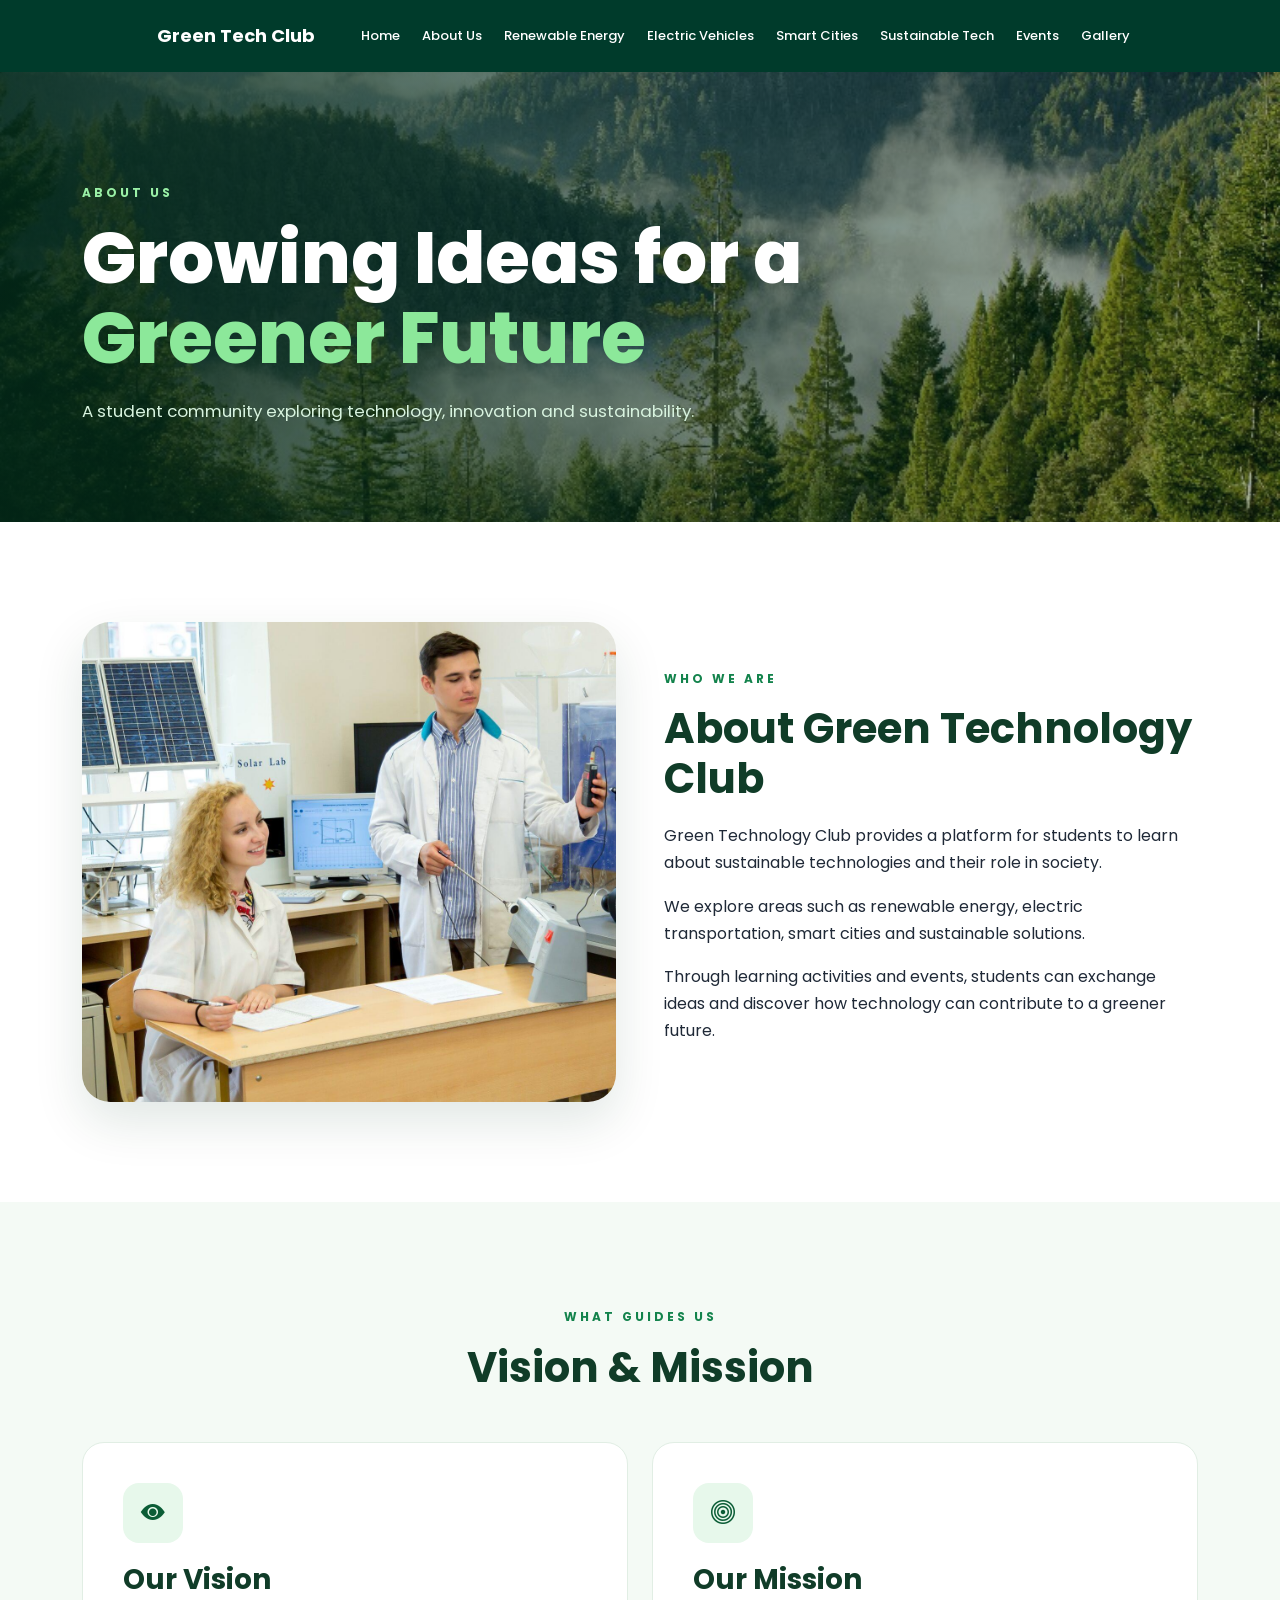
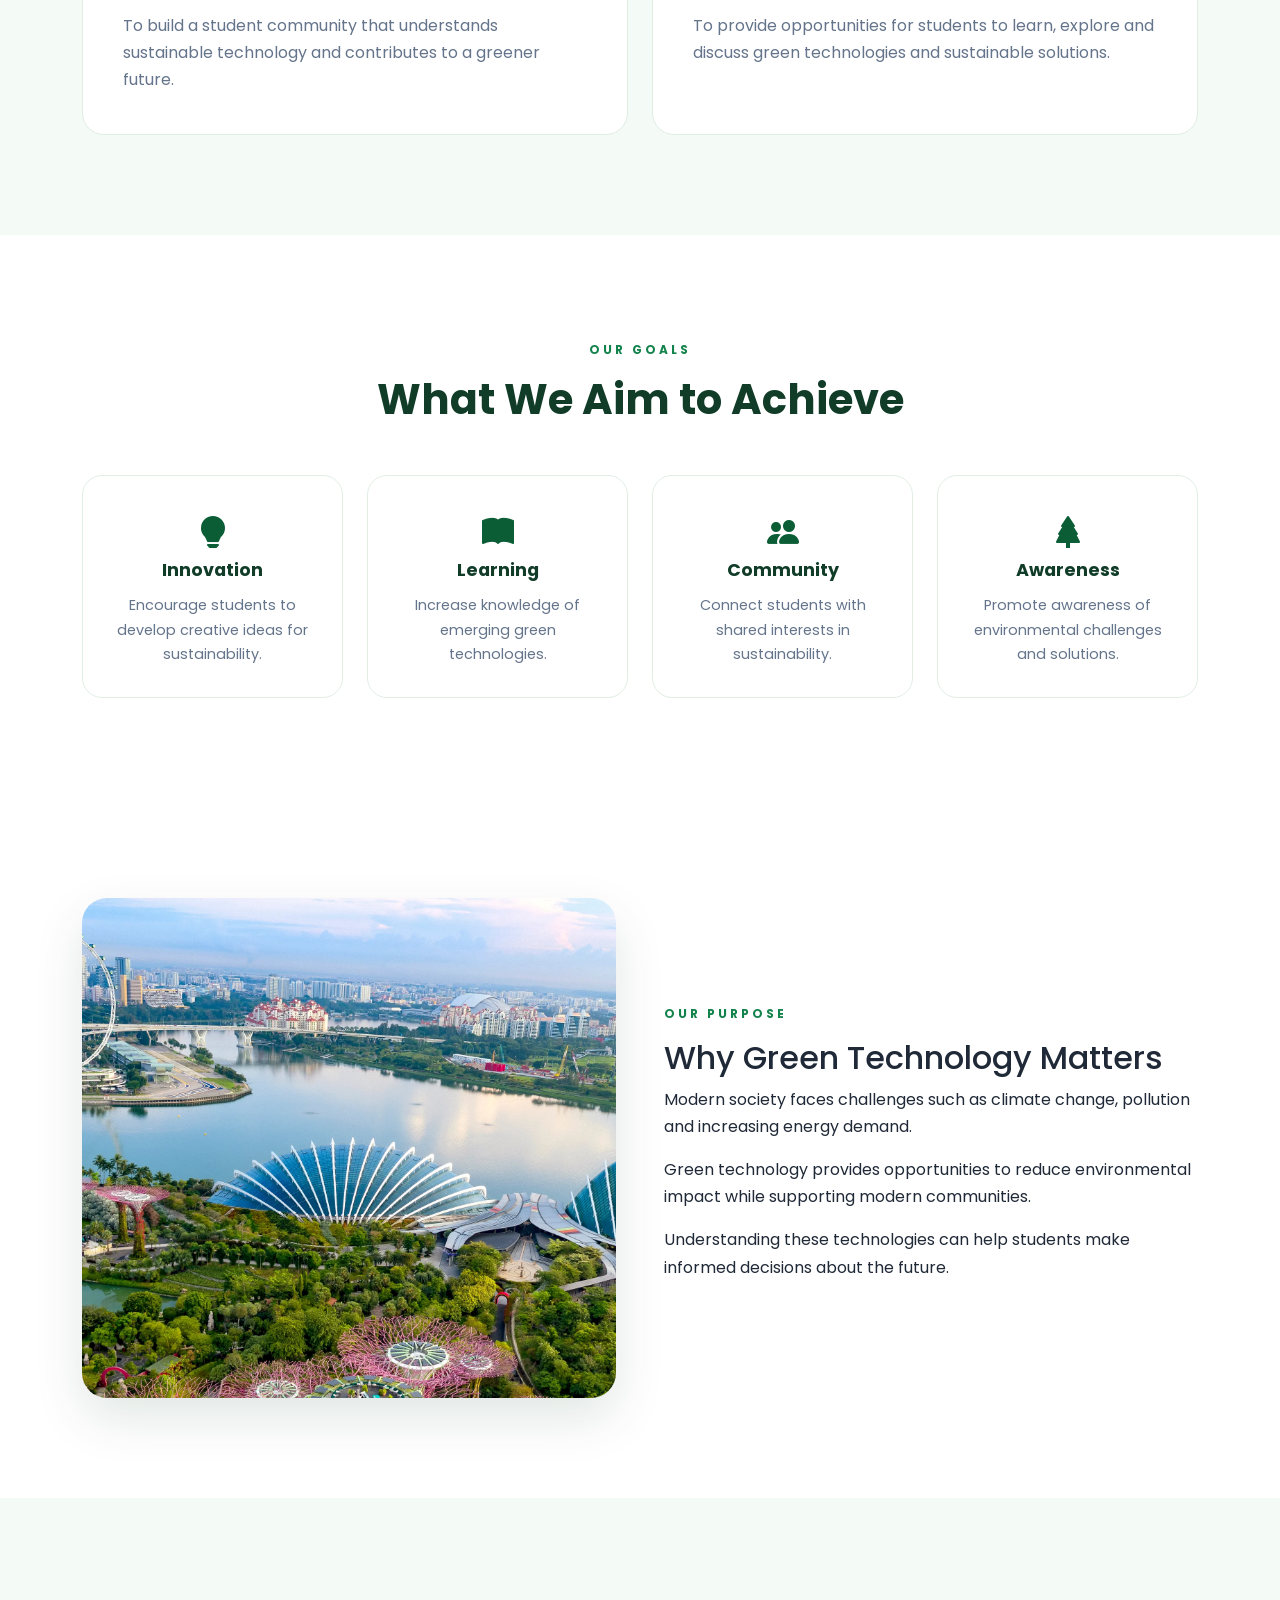
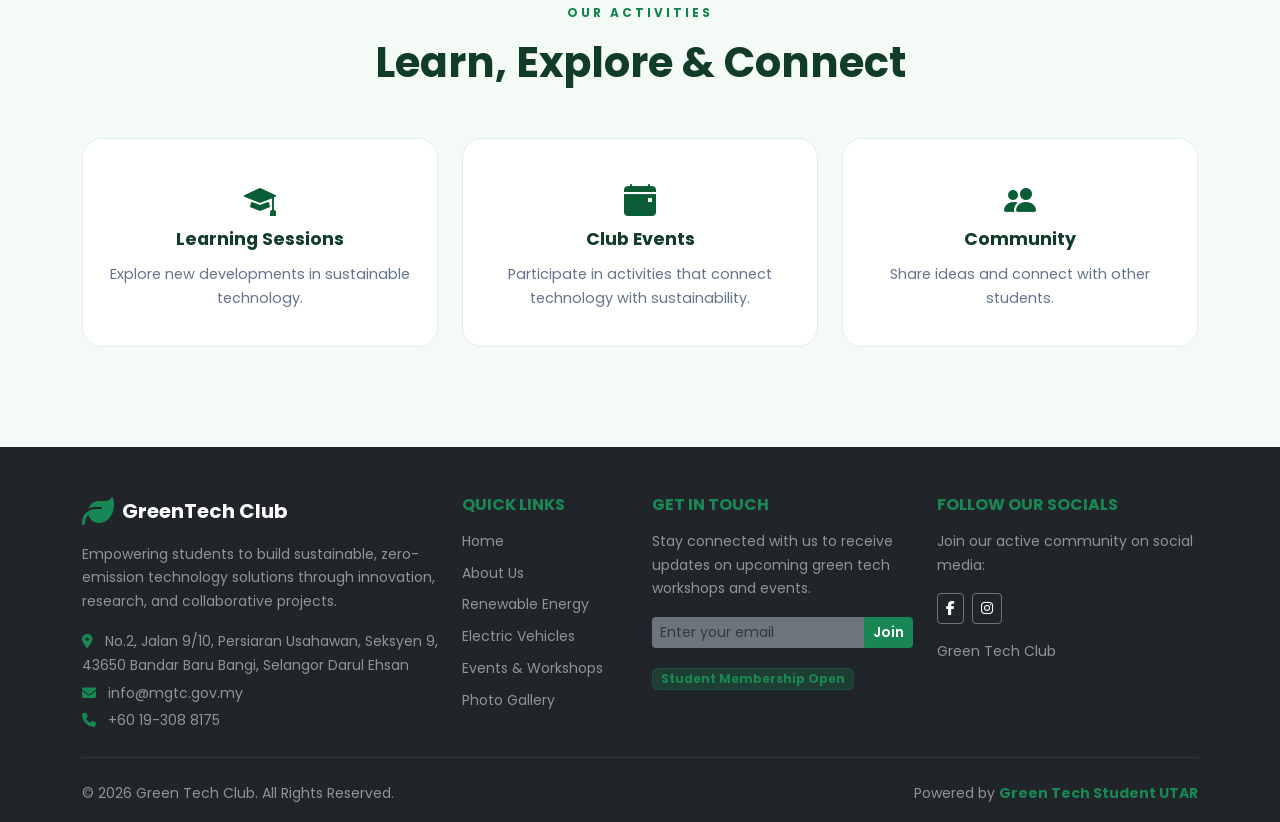
==== about.html @ c3decd28 "Update about.html" ====
<!DOCTYPE html>
<html lang="en">

<head>

    <meta charset="UTF-8">

    <meta name="viewport"
          content="width=device-width, initial-scale=1.0">

    <meta name="description"
          content="Learn more about Green Technology Club and our commitment to sustainable technology.">

    <title>Green Technology Club | About</title>

 <!-- Bootstrap -->
    <link
        href="https://cdn.jsdelivr.net/npm/bootstrap@5.3.3/dist/css/bootstrap.min.css"
        rel="stylesheet">

    <!-- Bootstrap Icons -->
    <link
        rel="stylesheet"
        href="https://cdn.jsdelivr.net/npm/bootstrap-icons@1.11.3/font/bootstrap-icons.min.css">

    <!-- Font Awesome-->>
    <link
    rel="stylesheet"
    href="https://cdnjs.cloudflare.com/ajax/libs/font-awesome/6.4.0/css/all.min.css">

    <!-- Google Font -->
    <link
        href="https://fonts.googleapis.com/css2?family=Poppins:wght@300;400;500;600;700;800&display=swap"
        rel="stylesheet">

    <!-- CSS -->
   <link rel="stylesheet" href="css/style.css">
    
    

</head>

<body>

<!-- ================= NAVBAR ================= -->

<nav class="navbar navbar-expand-lg navbar-dark fixed-top">

    <div class="container">

        <!-- Logo -->
        <a class="navbar-brand fw-bold" href="index.html">
            <i class="bi bi-leaf-fill"></i>
            Green Tech Club
        </a>

        <!-- Mobile Menu -->
        <button
            class="navbar-toggler"
            type="button"
            data-bs-toggle="collapse"
            data-bs-target="#mainNavbar">

            <span class="navbar-toggler-icon"></span>

        </button>

        <!-- Navigation -->
        <div class="collapse navbar-collapse" id="mainNavbar">

            <ul class="navbar-nav ms-auto">

                <li class="nav-item">
                    <a class="nav-link" href="index.html">
                        Home
                    </a>
                </li>

                <li class="nav-item">
                    <a class="nav-link" href="about.html">
                        About Us
                    </a>
                </li>

                <li class="nav-item">
                    <a class="nav-link" href="renewable_energy.html">
                        Renewable Energy
                    </a>
                </li>

                <li class="nav-item">
                    <a class="nav-link" href="electric_vehicle.html">
                        Electric Vehicles
                    </a>
                </li>

                <li class="nav-item">
                    <a class="nav-link" href="smart_cities.html">
                        Smart Cities
                    </a>
                </li>

                <li class="nav-item">
                    <a class="nav-link" href="sustainable_technologies.html">
                        Sustainable Tech
                    </a>
                </li>

                <li class="nav-item">
                    <a class="nav-link" href="events.html">
                        Events
                    </a>
                </li>

                <li class="nav-item">
                    <a class="nav-link" href="gallery.html">
                        Gallery
                    </a>
                </li>

            </ul>

        </div>

    </div>

</nav>


<!-- ================= ABOUT HERO ================= -->

<header class="about-hero">

    <div class="container">

        <span class="section-label">
            ABOUT US
        </span>

        <h1>
            Growing Ideas for a
            <span>Greener Future</span>
        </h1>

        <p>
            A student community exploring technology,
            innovation and sustainability.
        </p>

    </div>

</header>

<main>

<!-- ================= WHO WE ARE ================= -->

<section class="section-padding">

    <div class="container">

        <div class="row align-items-center g-5">

            <div class="col-lg-6">

                <div class="image-frame">

                    <img
                        src="image/student2.jpg"
                        alt="Student working with technology">

                </div>

            </div>


            <div class="col-lg-6">

                <span class="section-label">
                    WHO WE ARE
                </span>

                <h2>
                    About Green Technology Club
                </h2>

                <p>
                    Green Technology Club provides a platform
                    for students to learn about sustainable
                    technologies and their role in society.
                </p>

                <p>
                    We explore areas such as renewable energy,
                    electric transportation, smart cities and
                    sustainable solutions.
                </p>

                <p>
                    Through learning activities and events,
                    students can exchange ideas and discover
                    how technology can contribute to a greener
                    future.
                </p>

            </div>

        </div>

    </div>

</section>


<!-- ================= VISION MISSION ================= -->

<section class="soft-section section-padding">

    <div class="container">

        <div class="section-heading text-center">

            <span class="section-label">
                WHAT GUIDES US
            </span>

            <h2>
                Vision & Mission
            </h2>

        </div>


        <div class="row g-4">


            <div class="col-md-6">

                <div class="info-card">

                    <div class="info-icon">

                        <i class="bi bi-eye-fill"></i>

                    </div>

                    <h3>
                        Our Vision
                    </h3>

                    <p>
                        To build a student community that
                        understands sustainable technology
                        and contributes to a greener future.
                    </p>

                </div>

            </div>


            <div class="col-md-6">

                <div class="info-card">

                    <div class="info-icon">

                        <i class="bi bi-bullseye"></i>

                    </div>

                    <h3>
                        Our Mission
                    </h3>

                    <p>
                        To provide opportunities for students
                        to learn, explore and discuss green
                        technologies and sustainable solutions.
                    </p>

                </div>

            </div>

        </div>

    </div>

</section>


<!-- ================= OBJECTIVES ================= -->

<section class="section-padding">

    <div class="container">

        <div class="section-heading text-center">

            <span class="section-label">
                OUR GOALS
            </span>

            <h2>
                What We Aim to Achieve
            </h2>

        </div>


        <div class="row g-4">


            <div class="col-md-6 col-lg-3">

                <div class="objective-card">

                    <i class="bi bi-lightbulb-fill"></i>

                    <h3>
                        Innovation
                    </h3>

                    <p>
                        Encourage students to develop
                        creative ideas for sustainability.
                    </p>

                </div>

            </div>


            <div class="col-md-6 col-lg-3">

                <div class="objective-card">

                    <i class="bi bi-book-fill"></i>

                    <h3>
                        Learning
                    </h3>

                    <p>
                        Increase knowledge of emerging
                        green technologies.
                    </p>

                </div>

            </div>


            <div class="col-md-6 col-lg-3">

                <div class="objective-card">

                    <i class="bi bi-people-fill"></i>

                    <h3>
                        Community
                    </h3>

                    <p>
                        Connect students with shared
                        interests in sustainability.
                    </p>

                </div>

            </div>


            <div class="col-md-6 col-lg-3">

                <div class="objective-card">

                    <i class="bi bi-tree-fill"></i>

                    <h3>
                        Awareness
                    </h3>

                    <p>
                        Promote awareness of environmental
                        challenges and solutions.
                    </p>

                </div>

            </div>

        </div>

    </div>

</section>


<!-- ================= WHY GREEN TECHNOLOGY ================= -->

<section class="feature-section">

    <div class="container">

        <div class="row align-items-center g-5">


            <div class="col-lg-6">

                <img
                    src="image/smart city2.webp"
                    class="feature-image"
                    alt="Smart city technology">

            </div>


            <div class="col-lg-6">

                <span class="section-label">
                    OUR PURPOSE
                </span>

                <h2>
                    Why Green Technology Matters
                </h2>

                <p>
                    Modern society faces challenges such as
                    climate change, pollution and increasing
                    energy demand.
                </p>

                <p>
                    Green technology provides opportunities
                    to reduce environmental impact while
                    supporting modern communities.
                </p>

                <p>
                    Understanding these technologies can help
                    students make informed decisions about the
                    future.
                </p>

            </div>

        </div>

    </div>

</section>


<!-- ================= ACTIVITIES ================= -->

<section class="soft-section section-padding">

    <div class="container">

        <div class="section-heading text-center">

            <span class="section-label">
                OUR ACTIVITIES
            </span>

            <h2>
                Learn, Explore & Connect
            </h2>

        </div>


        <div class="row g-4">


            <div class="col-md-4">

                <div class="activity-card">

                    <i class="bi bi-mortarboard-fill"></i>

                    <h3>
                        Learning Sessions
                    </h3>

                    <p>
                        Explore new developments in
                        sustainable technology.
                    </p>

                </div>

            </div>


            <div class="col-md-4">

                <div class="activity-card">

                    <i class="bi bi-calendar-event-fill"></i>

                    <h3>
                        Club Events
                    </h3>

                    <p>
                        Participate in activities that
                        connect technology with sustainability.
                    </p>

                </div>

            </div>


            <div class="col-md-4">

                <div class="activity-card">

                    <i class="bi bi-people-fill"></i>

                    <h3>
                        Community
                    </h3>

                    <p>
                        Share ideas and connect with
                        other students.
                    </p>

                </div>

            </div>

        </div>

    </div>

</section>


</main>

 <!-- Main Site Footer -->
<footer class="bg-dark text-white pt-5 pb-3">
  <div class="container">
    <div class="row g-4">
      
      <!-- Column 1: Club Info & Logo -->
      <div class="col-lg-4 col-md-6">
        <div class="d-flex align-items-center mb-3">
          <i class="fa-solid fa-leaf text-success fa-2x me-2"></i>
          <h5 class="fw-bold m-0 text-white">GreenTech Club</h5>
        </div>

        <p class="text-white-50 small mb-3">
          Empowering students to build sustainable, zero-emission technology solutions through innovation, research, and collaborative projects.
        </p>

        <ul class="list-unstyled text-white-50 small mb-0">
          <li class="mb-1">
            <i class="fa-solid fa-location-dot me-2 text-success"></i>
            No.2, Jalan 9/10, Persiaran Usahawan, Seksyen 9, 43650 Bandar Baru Bangi, Selangor Darul Ehsan
          </li>

          <li class="mb-1">
            <i class="fa-solid fa-envelope me-2 text-success"></i>
            info@mgtc.gov.my
          </li>

          <li>
            <i class="fa-solid fa-phone me-2 text-success"></i>
            +60 19-308 8175
          </li>
        </ul>
      </div>

      <!-- Column 2: Quick Links -->
      <div class="col-lg-2 col-md-6">
        <h6 class="fw-bold text-success text-uppercase mb-3">
          Quick Links
        </h6>

        <ul class="list-unstyled small">
          <li class="mb-2">
            <a href="index.html"
               class="text-white-50 text-decoration-none footer-link">
              Home
            </a>
          </li>

          <li class="mb-2">
            <a href="about.html"
               class="text-white-50 text-decoration-none footer-link">
              About Us
            </a>
          </li>

          <li class="mb-2">
            <a href="renewable_energy.html"
               class="text-white-50 text-decoration-none footer-link">
              Renewable Energy
            </a>
          </li>

          <li class="mb-2">
            <a href="electric_vehicle.html"
               class="text-white-50 text-decoration-none footer-link">
              Electric Vehicles
            </a>
          </li>

          <li class="mb-2">
            <a href="events.html"
               class="text-white-50 text-decoration-none footer-link">
              Events & Workshops
            </a>
          </li>

          <li>
            <a href="gallery.html"
               class="text-white-50 text-decoration-none footer-link">
              Photo Gallery
            </a>
          </li>
        </ul>
      </div>

      <!-- Column 3: Get In Touch & Newsletter Twist -->
      <div class="col-lg-3 col-md-6">
        <h6 class="fw-bold text-success text-uppercase mb-3">
          Get In Touch
        </h6>

        <p class="text-white-50 small mb-3">
          Stay connected with us to receive updates on upcoming green tech workshops and events.
        </p>

        <!-- Mini Newsletter Input -->
        <div class="input-group input-group-sm mb-3">
          <input
            type="email"
            class="form-control bg-secondary text-white border-0"
            placeholder="Enter your email"
            aria-label="Subscriber email">

          <button
            class="btn btn-success fw-semibold"
            type="button">
            Join
          </button>
        </div>

        <span class="badge bg-success bg-opacity-25 text-success border border-success border-opacity-25">
          Student Membership Open
        </span>
      </div>

       <!-- Column 4: Social & Community -->
      <div class="col-lg-3 col-md-6">
        <h6 class="fw-bold text-success text-uppercase mb-3">
          Follow Our Socials
        </h6>

        <p class="text-white-50 small mb-3">
          Join our active community on social media:
        </p>

        <div class="d-flex gap-2 mb-3">

          <a
            href="https://www.facebook.com/mgtc.my"
            target="_blank"
            class="btn btn-outline-secondary btn-sm text-white border-secondary">
            <i class="fa-brands fa-facebook-f"></i>
          </a>

          <a
            href="https://www.instagram.com/mgtc.my/"
            target="_blank"
            class="btn btn-outline-secondary btn-sm text-white border-secondary">
            <i class="fa-brands fa-instagram"></i>
          </a>

        </div>

        <small class="text-white-50 d-block">
          Green Tech Club
        </small>
      </div>

    </div>

      <!-- Bottom Bar -->
    <hr class="my-4 text-secondary opacity-25">

    <div class="d-flex flex-column flex-md-row justify-content-between align-items-center text-white-50 small">

      <p class="mb-2 mb-md-0">
        &copy; 2026 Green Tech Club. All Rights Reserved.
      </p>

      <p class="mb-0">
        Powered by
        <span class="text-success fw-bold">
          Green Tech Student UTAR
        </span>
      </p>

    </div>

  </div>
</footer>

</body>
</html>
---- css/style.css ----
/* =========================GENERAL========================= */

* {
    margin: 0;
    padding: 0;
    box-sizing: border-box;
}

html {
    scroll-behavior: smooth;
}

body {
    font-family: 'Poppins', sans-serif;
    color: #1f2937;
    background: #ffffff;
    line-height: 1.7;
}

img {
    max-width: 100%;
    display: block;
}

a {
    text-decoration: none;
}


/* =========================NAVBAR========================= */
.navbar {
    background-color: #003b2b !important;
    width: 100%;
    height: 72px;
    padding: 0 !important;
}

/* Main container */
.navbar .container {
    width: 100%;
    max-width: 980px !important;
    margin: 0 auto;
    padding: 0 !important;

    display: flex;
    align-items: center;
}


/* ================LOGO================*/

.navbar-brand {
    display: flex !important;
    align-items: center;

    color: #ffffff !important;
    font-size: 18px !important;
    font-weight: 700 !important;

    margin: 0 !important;
    padding: 0 !important;

    white-space: nowrap;
}

.navbar-brand .bi-leaf-fill {
    font-size: 20px;
    margin-right: 7px;
}


/* ================NAVIGATION================ */

.navbar-collapse {
    display: flex;
    justify-content: flex-end;
}

.navbar-nav {
    display: flex;
    align-items: center;

    margin-left: auto !important;

    gap: 22px;
}

.navbar-nav .nav-link {
    color: #ffffff !important;

    font-size: 13px !important;
    font-weight: 500 !important;

    padding: 8px 0 !important;
    margin: 0 !important;

    white-space: nowrap;
}


/* Hover */
.navbar-nav .nav-link:hover {
    color: #8fd694 !important;
}


/* Active */
.navbar-nav .nav-link.active {
    color: #8ce89a !important;
}


/* ================MOBILE================ */

@media (max-width: 991px) {

    .navbar {
        height: auto;
        min-height: 72px;
    }

    .navbar .container {
        padding: 0 20px !important;
    }

    .navbar-nav {
        gap: 0;
        margin-top: 10px !important;
    }

    .navbar-nav .nav-link {
        padding: 10px 0 !important;
    }

}

/* =========================HERO========================= */

.hero {
    min-height: 100vh;

    background-image:
        url("../image/background.avif");

    background-size: cover;
    background-position: center;

    position: relative;

    display: flex;
    align-items: center;

    color: white;
}

.hero-overlay {
    position: absolute;
    inset: 0;

    background:
        linear-gradient(
            90deg,
            rgba(3, 42, 25, 0.93),
            rgba(3, 42, 25, 0.65),
            rgba(3, 42, 25, 0.25)
        );
}

.hero-content {
    position: relative;
    z-index: 2;
    padding-top: 80px;
}

.hero-label {
    color: #9af0a6;

    font-size: 1rem;

    font-weight: 700;

    letter-spacing: 3px;

    display: inline-block;

    margin-bottom: 20px;
}

.hero h1 {
    font-size: clamp(3rem, 7vw, 5.5rem);

    line-height: 1.05;

    font-weight: 800;

    max-width: 800px;

    margin-bottom: 25px;
}

.hero h1 span {
    color: #8ce89a;
}

.hero p {
    max-width: 650px;

    color: #e0f4e5;

    font-size: 1.1rem;

    margin-bottom: 30px;
}

.hero-buttons {
    display: flex;

    flex-wrap: wrap;

    gap: 12px;
}


/* =========================BUTTONS========================= */

.btn-green {
    background: #8ce89a;

    color: #07391f;

    border-radius: 50px;

    padding: 13px 25px;

    font-weight: 600;

    transition: 0.3s;
}

.btn-green:hover {
    background: white;

    color: #07391f;

    transform: translateY(-3px);
}

.btn-dark-green {
    background: #0b5d36;

    color: white;

    border-radius: 50px;

    padding: 12px 25px;

    font-weight: 600;

    transition: 0.3s;
}

.btn-dark-green:hover {
    background: #06351f;

    color: white;

    transform: translateY(-3px);
}

.btn-outline-light {
    border-radius: 50px;

    padding: 12px 25px;
}


/* =========================SECTIONS========================= */

.section-padding {
    padding: 100px 0;
}

.section-label {
    color: #13834c;

    font-size: 0.75rem;

    font-weight: 700;

    letter-spacing: 3px;

    display: inline-block;

    margin-bottom: 15px;
}

.section-heading {
    margin-bottom: 50px;
}

.section-heading h2,
.section-padding h2 {
    color: #103c28;

    font-size: 2.6rem;

    font-weight: 700;

    line-height: 1.2;

    margin-bottom: 18px;
}

.section-heading p {
    max-width: 650px;

    margin: auto;

    color: #64748b;
}


/* =========================IMAGE FRAME========================= */

.image-frame {
    border-radius: 28px;

    overflow: hidden;

    position: relative;

    box-shadow:
        0 20px 50px rgba(0, 60, 30, 0.12);
}

.image-frame img {
    width: 100%;

    height: 480px;

    object-fit: cover;

    transition: transform 0.5s ease;
}

.image-frame:hover img {
    transform: scale(1.04);
}


/* =========================EXPLORE SECTION========================= */

.explore-section {
    background: #f4faf5;
}


/* =========================TECHNOLOGY CARDS========================= */

.technology-card {
    background: white;

    border-radius: 22px;

    overflow: hidden;

    border: 1px solid #e1eee4;

    height: 100%;

    transition: 0.35s;

    box-shadow:
        0 5px 20px rgba(0, 50, 25, 0.04);
}

.technology-card:hover {
    transform: translateY(-10px);

    box-shadow:
        0 20px 40px rgba(0, 70, 30, 0.13);
}

.card-image {
    height: 210px;

    overflow: hidden;
}

.card-image img {
    width: 100%;

    height: 100%;

    object-fit: cover;

    transition: transform 0.5s ease;
}

.technology-card:hover .card-image img {
    transform: scale(1.08);
}

.card-content {
    padding: 25px;
}

.card-icon {
    width: 52px;
    height: 52px;

    border-radius: 15px;

    background: #e7f8eb;

    color: #0b5d36;

    display: flex;

    align-items: center;

    justify-content: center;

    font-size: 1.4rem;

    margin-bottom: 17px;
}

.card-content h3 {
    color: #103c28;

    font-size: 1.15rem;

    font-weight: 700;

    margin-bottom: 12px;
}

.card-content p {
    color: #64748b;

    font-size: 0.9rem;

    margin: 0;
}


/* =========================FEATURE SECTION========================= */

.feature-section {
    padding: 100px 0;

    background: white;
}

.feature-image {
    width: 100%;

    height: 500px;

    object-fit: cover;

    border-radius: 25px;

    box-shadow:
        0 20px 50px rgba(0, 60, 30, 0.12);
}


/* =========================CTA========================= */

.cta-section {
    padding: 100px 20px;

    background:
        linear-gradient(
            135deg,
            #06351f,
            #13834c
        );

    color: white;
}

.cta-section h2 {
    color: white;

    font-size: 2.7rem;

    font-weight: 700;

    margin-bottom: 15px;
}

.cta-section p {
    color: #d8f3df;

    margin-bottom: 25px;
}


/* =========================ABOUT HERO========================= */

.about-hero {
    min-height: 55vh;

    padding: 150px 0 80px;

    display: flex;

    align-items: center;

    background:
        linear-gradient(
            90deg,
            rgba(3, 42, 25, 0.85),
            rgba(3, 42, 25, 0.55),
            rgba(3, 42, 25, 0.30)
        ),
        url("../image/forest.png");

    background-size: cover;
    background-position: center;
    background-repeat: no-repeat;

    color: white;
}

.about-hero h1 {
    font-size: clamp(2.8rem, 6vw, 4.5rem);

    font-weight: 800;

    line-height: 1.1;

    max-width: 850px;

    margin-bottom: 20px;
}

.about-hero h1 span {
    color: #8ce89a;
}

.about-hero p {
    color: #d8f3df;

    max-width: 650px;

    font-size: 1.05rem;
}

.about-hero .section-label {
    color: #9af0a6;
}


/* =========================SOFT SECTION========================= */

.soft-section {
    background: #f4faf5;
}


/* =========================INFO CARDS========================= */

.info-card {
    background: white;

    border-radius: 22px;

    padding: 40px;

    height: 100%;

    border: 1px solid #e1eee4;

    transition: 0.3s;
}

.info-card:hover {
    transform: translateY(-8px);

    box-shadow:
        0 20px 35px rgba(0, 70, 30, 0.1);
}

.info-icon {
    width: 60px;
    height: 60px;

    border-radius: 16px;

    background: #e7f8eb;

    color: #0b5d36;

    display: flex;

    align-items: center;

    justify-content: center;

    font-size: 1.5rem;

    margin-bottom: 20px;
}

.info-card h3 {
    color: #103c28;

    font-weight: 700;

    margin-bottom: 15px;
}

.info-card p {
    color: #64748b;

    margin: 0;
}


/* =========================OBJECTIVES========================= */

.objective-card {
    text-align: center;

    padding: 30px 25px;

    border-radius: 20px;

    border: 1px solid #e1eee4;

    height: 100%;

    transition: 0.3s;
}

.objective-card:hover {
    transform: translateY(-7px);

    box-shadow:
        0 15px 30px rgba(0, 70, 30, 0.1);
}

.objective-card > i {
    font-size: 2rem;

    color: #0b5d36;

    margin-bottom: 18px;
}

.objective-card h3 {
    color: #103c28;

    font-size: 1.1rem;

    font-weight: 700;

    margin-bottom: 12px;
}

.objective-card p {
    color: #64748b;

    font-size: 0.9rem;

    margin: 0;
}


/* =========================ACTIVITIES========================= */

.activity-card {
    background: white;

    border-radius: 20px;

    padding: 35px 25px;

    text-align: center;

    height: 100%;

    border: 1px solid #e1eee4;

    transition: 0.3s;
}

.activity-card:hover {
    transform: translateY(-7px);

    box-shadow:
        0 15px 30px rgba(0, 70, 30, 0.1);
}

.activity-card > i {
    font-size: 2rem;

    color: #0b5d36;

    margin-bottom: 18px;
}

.activity-card h3 {
    color: #103c28;

    font-size: 1.1rem;

    font-weight: 700;

    margin-bottom: 12px;
}

.activity-card p {
    color: #64748b;

    font-size: 0.9rem;

    margin: 0;
}


/* =========================FOOTER========================= */

.footer {
    background: #052719;
    color: white;
    padding: 50px 0;
}

.footer h5 {
    font-weight: 700;
}

.footer h5 i {
    color: #8ce89a;
}

.footer p {
    color: #a7c7b0;
    margin-bottom: 5px;
}

footer {
    margin-top: auto;
}

.card hr {
    border-top: 1px solid #dee2e6;
}

.footer-link {
    transition: color 0.2s ease;
}

.footer-link:hover {
    color: #198754 !important;
}


/* =========================RESPONSIVE========================= */

@media (max-width: 991px) {

    .nav-link {
        margin-left: 0;
        padding: 10px 0;
    }

    .hero {
        min-height: 90vh;
    }

    .section-padding {
        padding: 80px 0;
    }

}


@media (max-width: 767px) {

    .hero {
        min-height: 85vh;

        background-position: 60% center;
    }

    .hero h1 {
        font-size: 2.8rem;
    }

    .hero p {
        font-size: 1rem;
    }

    .hero-buttons {
        flex-direction: column;
    }

    .hero-buttons .btn {
        width: 100%;

        text-align: center;
    }

    .section-heading h2,
    .section-padding h2 {
        font-size: 2.1rem;
    }

    .image-frame img {
        height: 350px;
    }

    .feature-image {
        height: 350px;
    }

    .about-hero {
        padding-top: 130px;
    }

    .about-hero h1 {
        font-size: 2.8rem;
    }

    .cta-section h2 {
        font-size: 2.1rem;
    }

}

/* =========================COOKIE BANNER========================= */

.cookie-banner {
    position: fixed;

    bottom: 20px;
    left: 20px;
    right: 20px;

    background: white;

    border: 1px solid #dcebe0;

    border-radius: 18px;

    padding: 20px 25px;

    box-shadow: 0 10px 35px rgba(0, 50, 25, 0.18);

    z-index: 9999;
}

.cookie-content {
    display: flex;

    align-items: center;

    justify-content: space-between;

    gap: 25px;
}

.cookie-text {
    flex: 1;
}

.cookie-content h5 {
    color: #103c28;

    font-weight: 700;

    margin-bottom: 8px;
}

.cookie-content h5 i {
    color: #0b5d36;

    margin-right: 8px;
}

.cookie-content p {
    color: #64748b;

    font-size: 0.9rem;

    margin: 0;
}

.cookie-buttons {
    display: flex;

    gap: 10px;

    flex-shrink: 0;
}


/* Mobile */

@media (max-width: 767px) {

    .cookie-content {
        flex-direction: column;

        align-items: stretch;
    }

    .cookie-buttons {
        width: 100%;
    }

    .cookie-buttons .btn {
        flex: 1;
    }

}
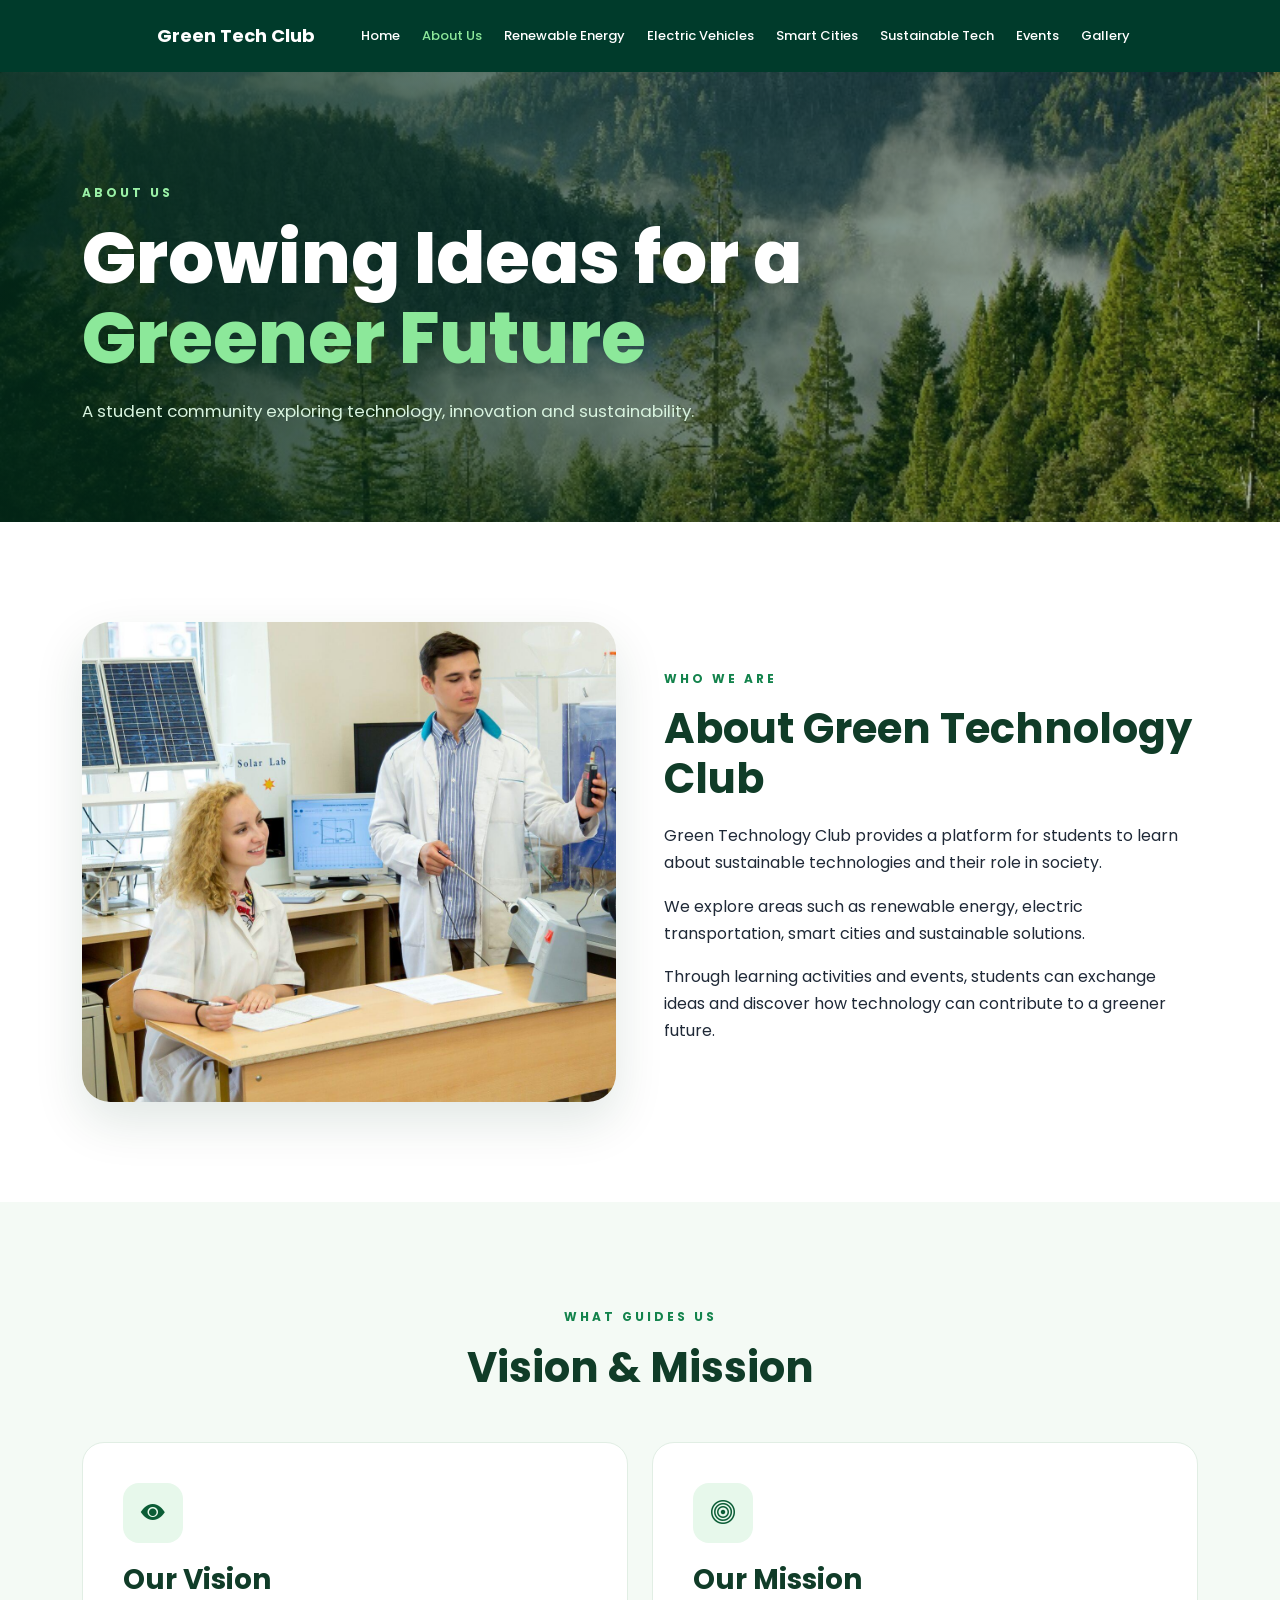
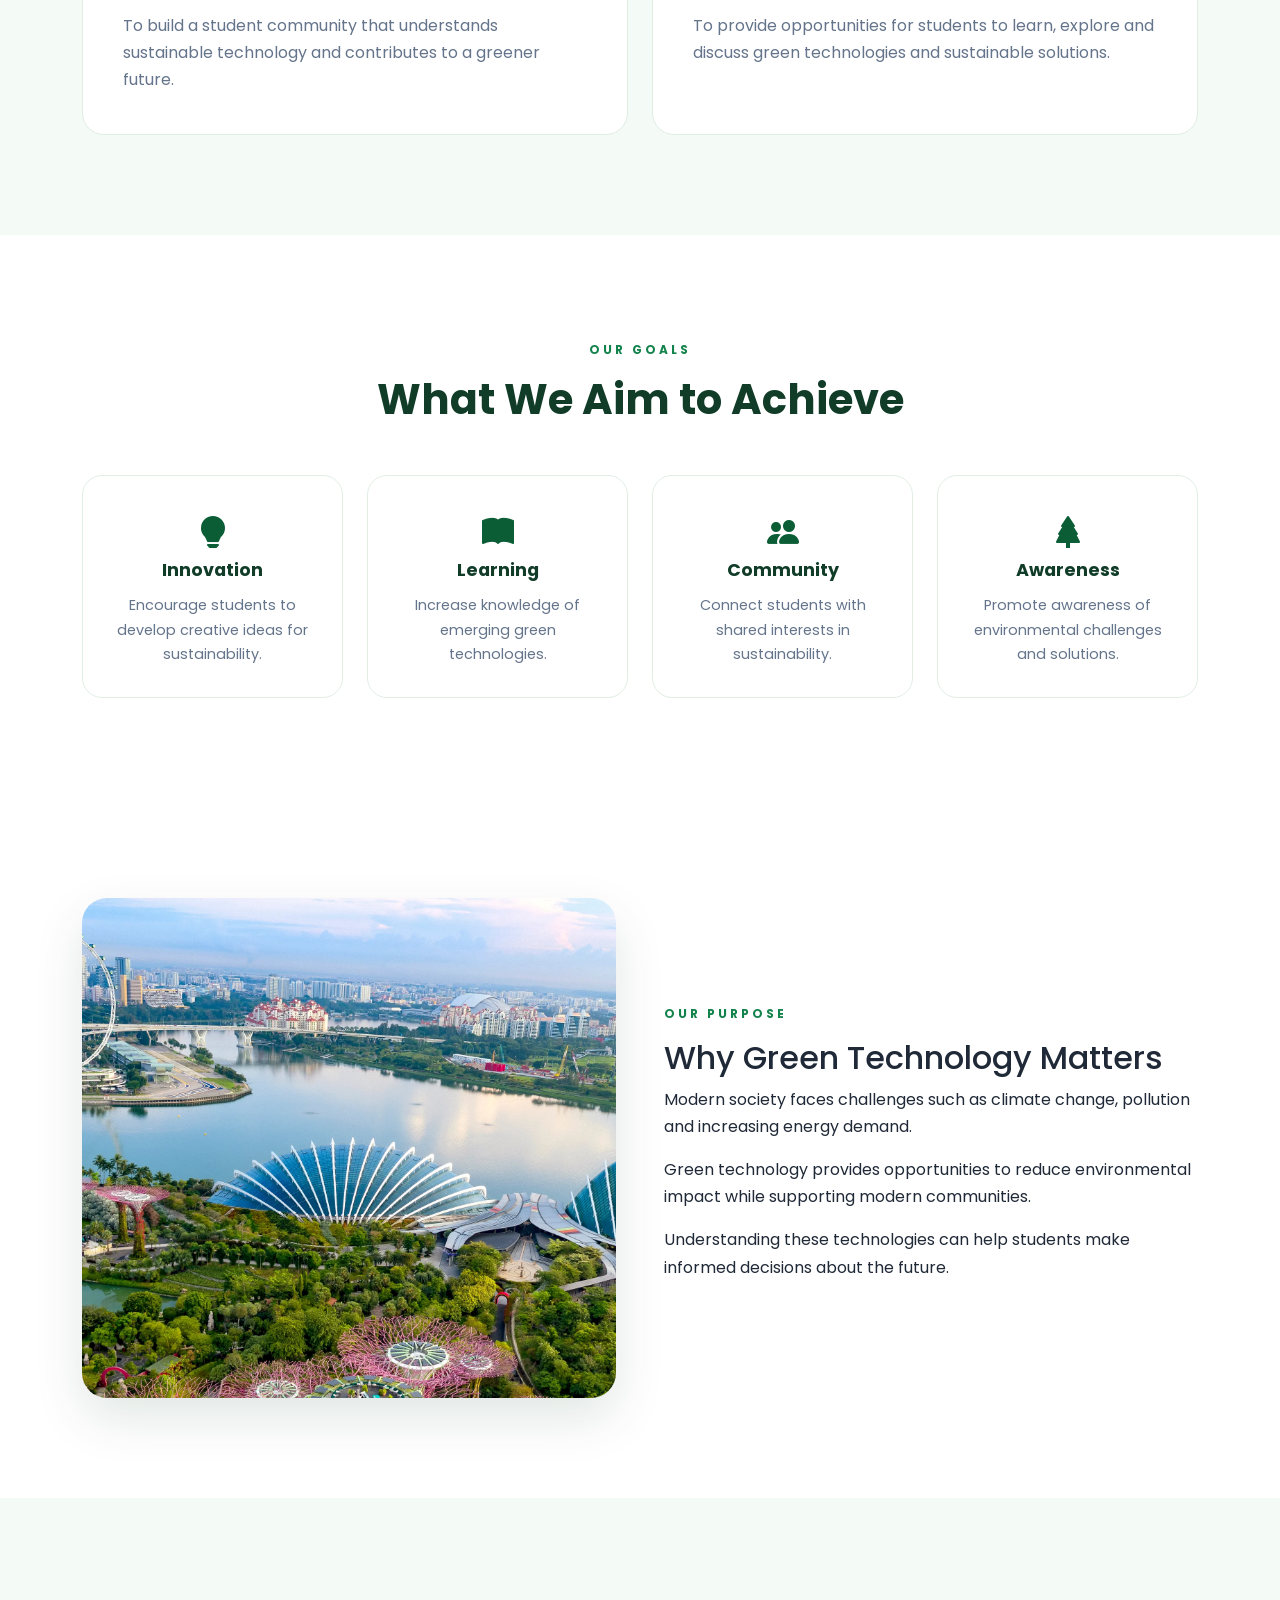
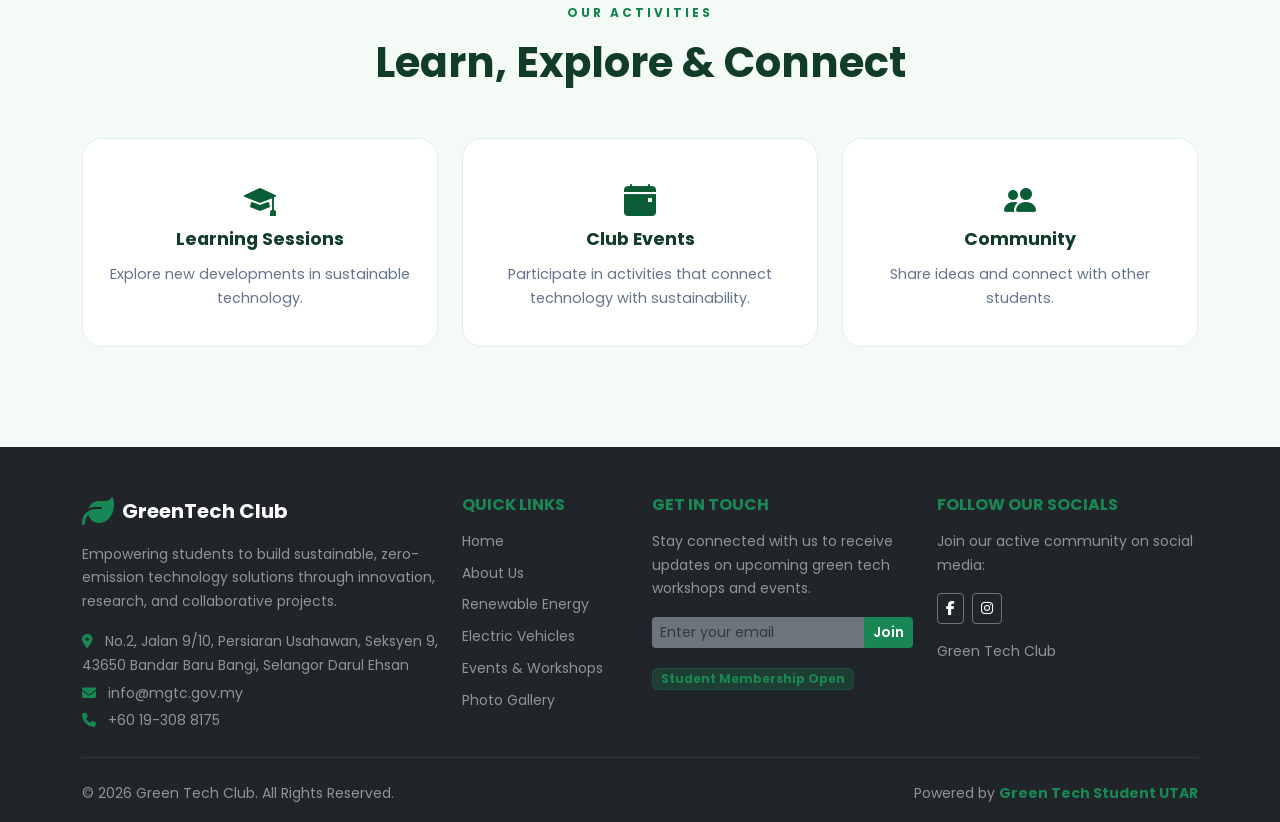
==== commit 2c75a7e5: "Update about.html" ====
--- a/about.html
+++ b/about.html
@@ -77,7 +77,7 @@
                 </li>
 
                 <li class="nav-item">
-                    <a class="nav-link" href="about.html">
+                    <a class="nav-link active" href="about.html">
                         About Us
                     </a>
                 </li>
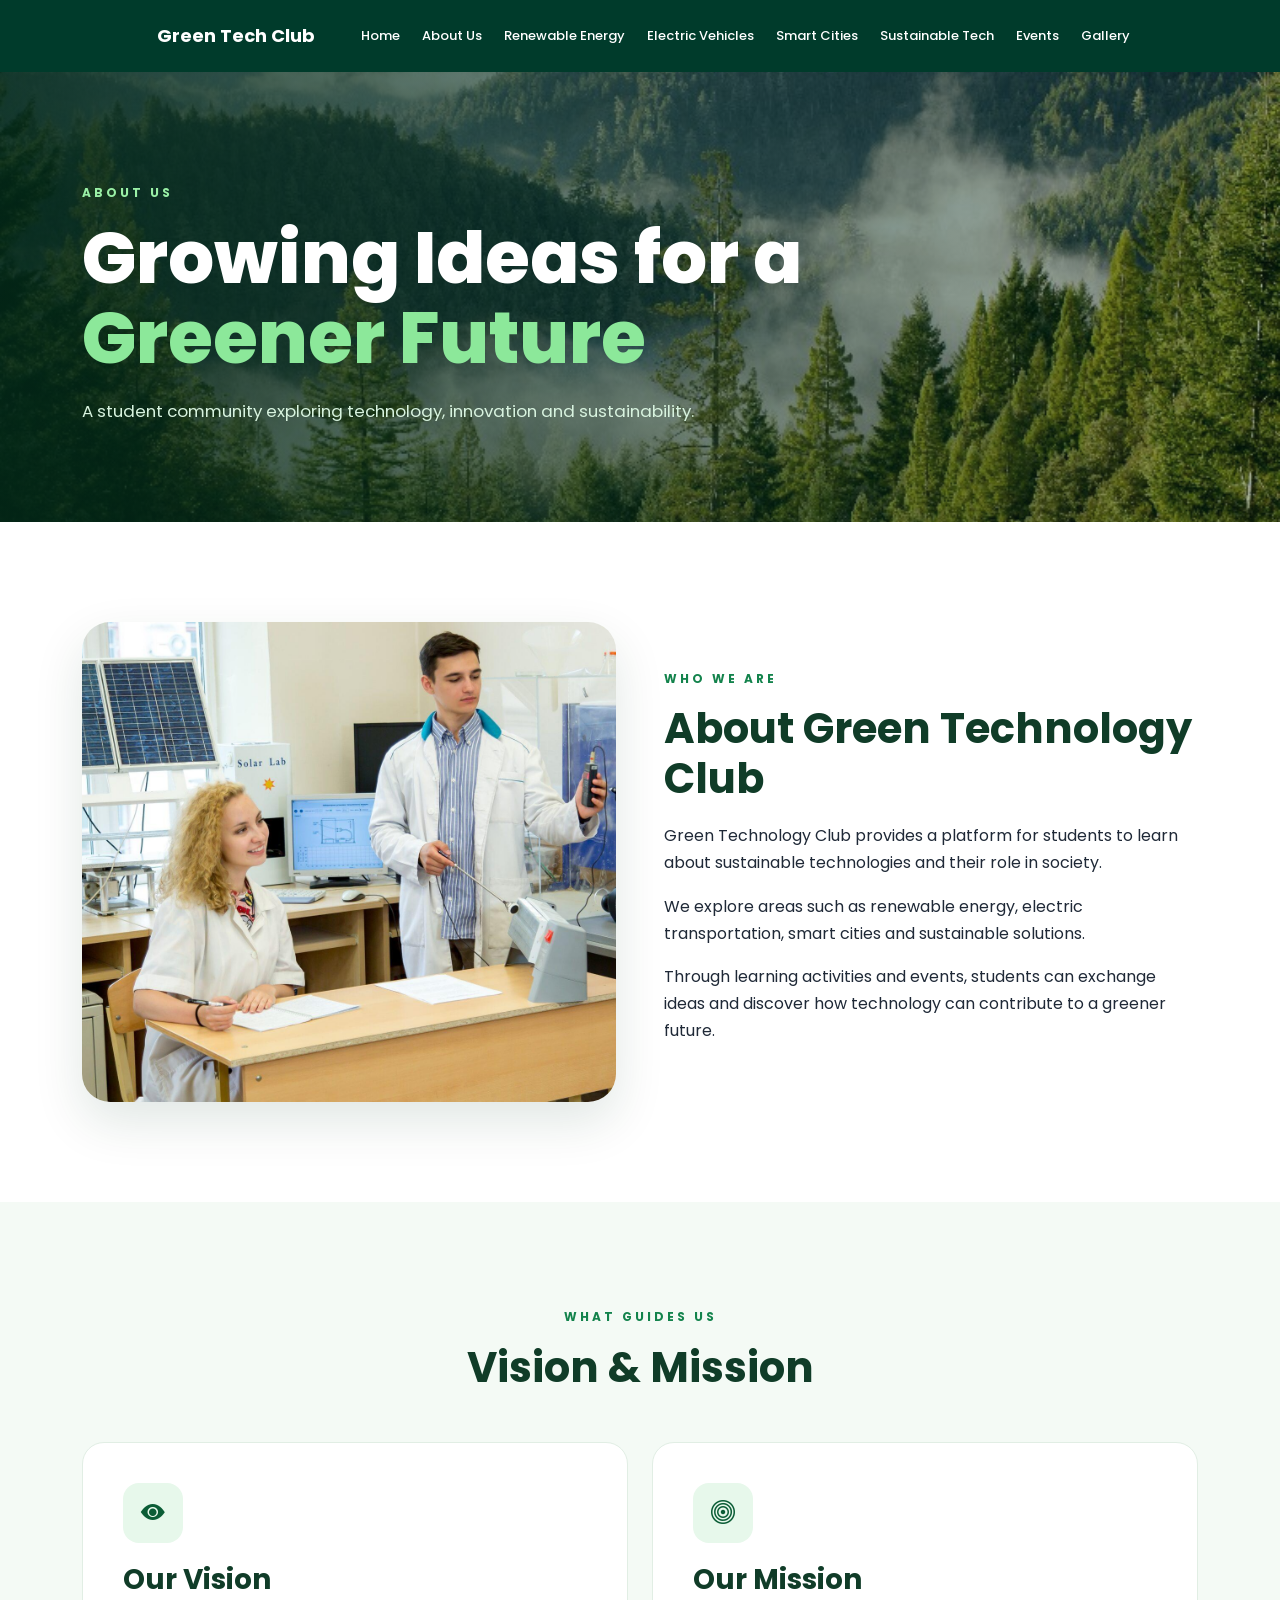
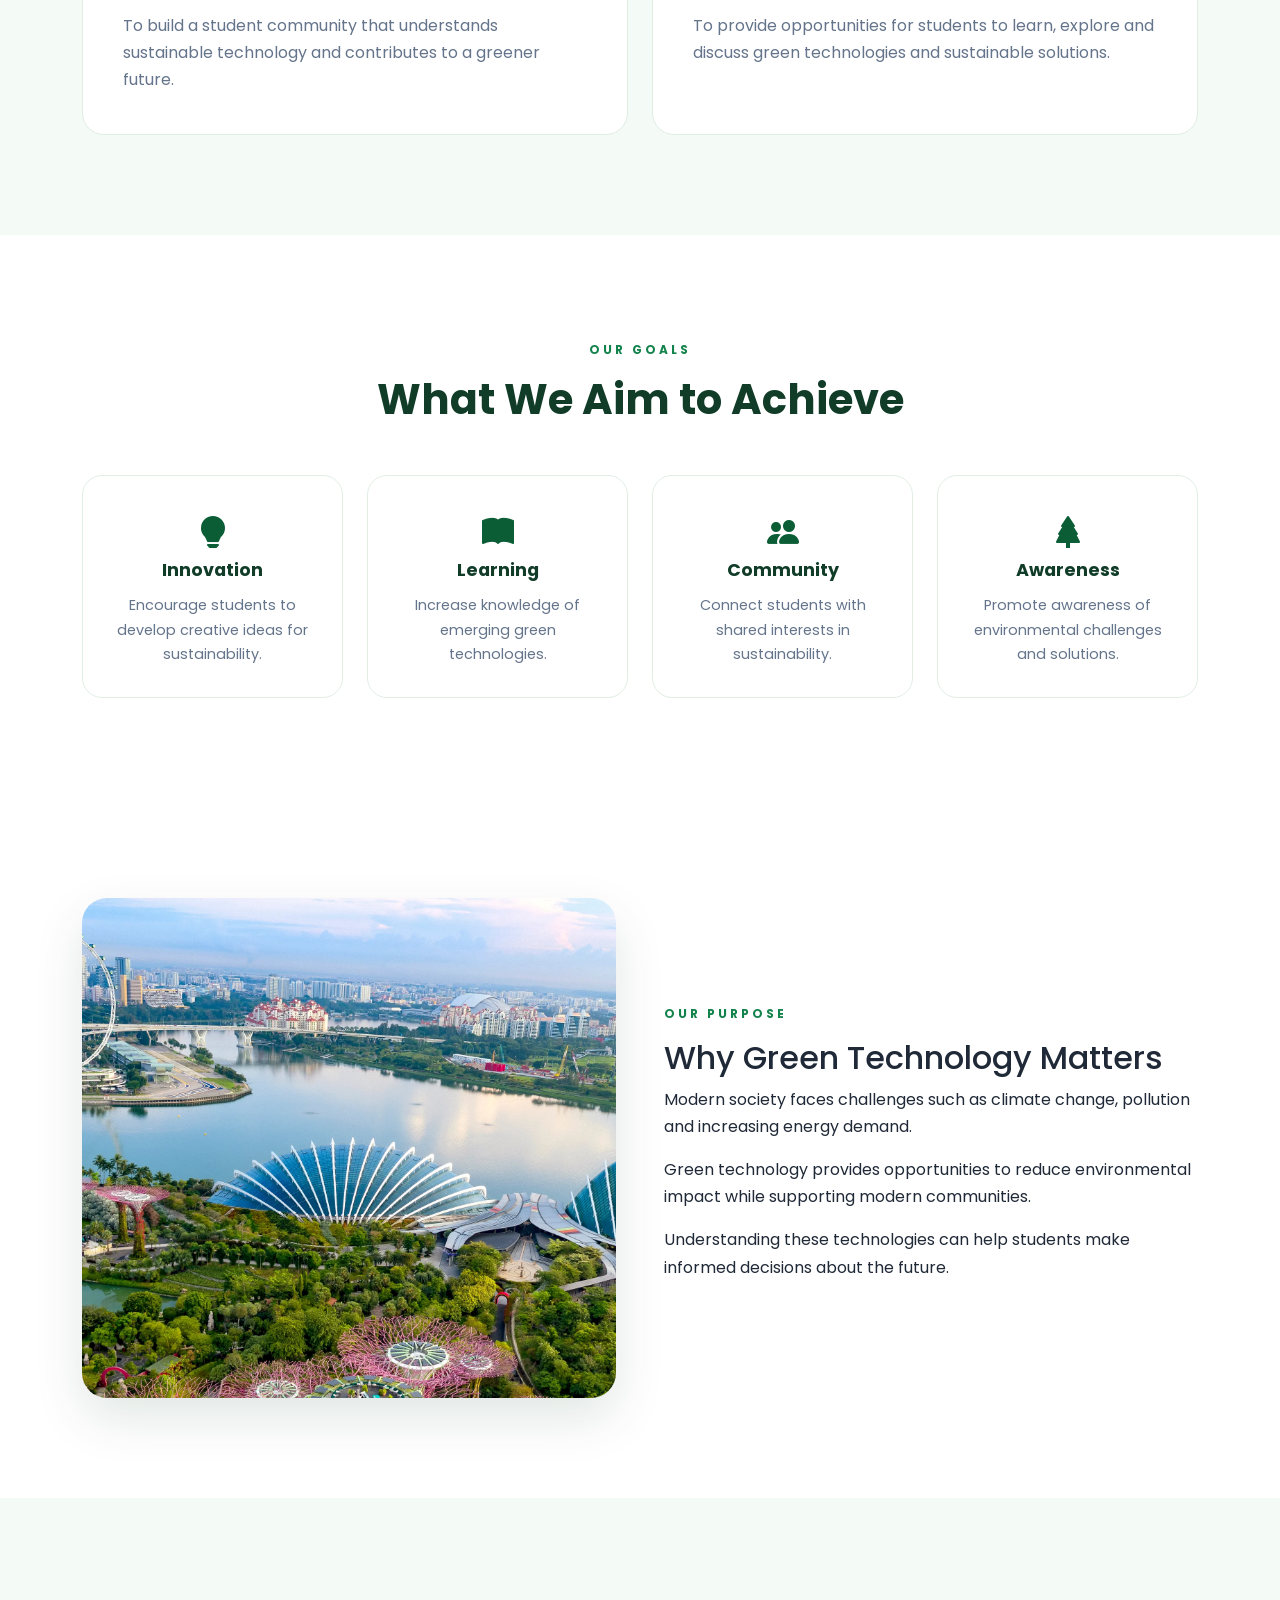
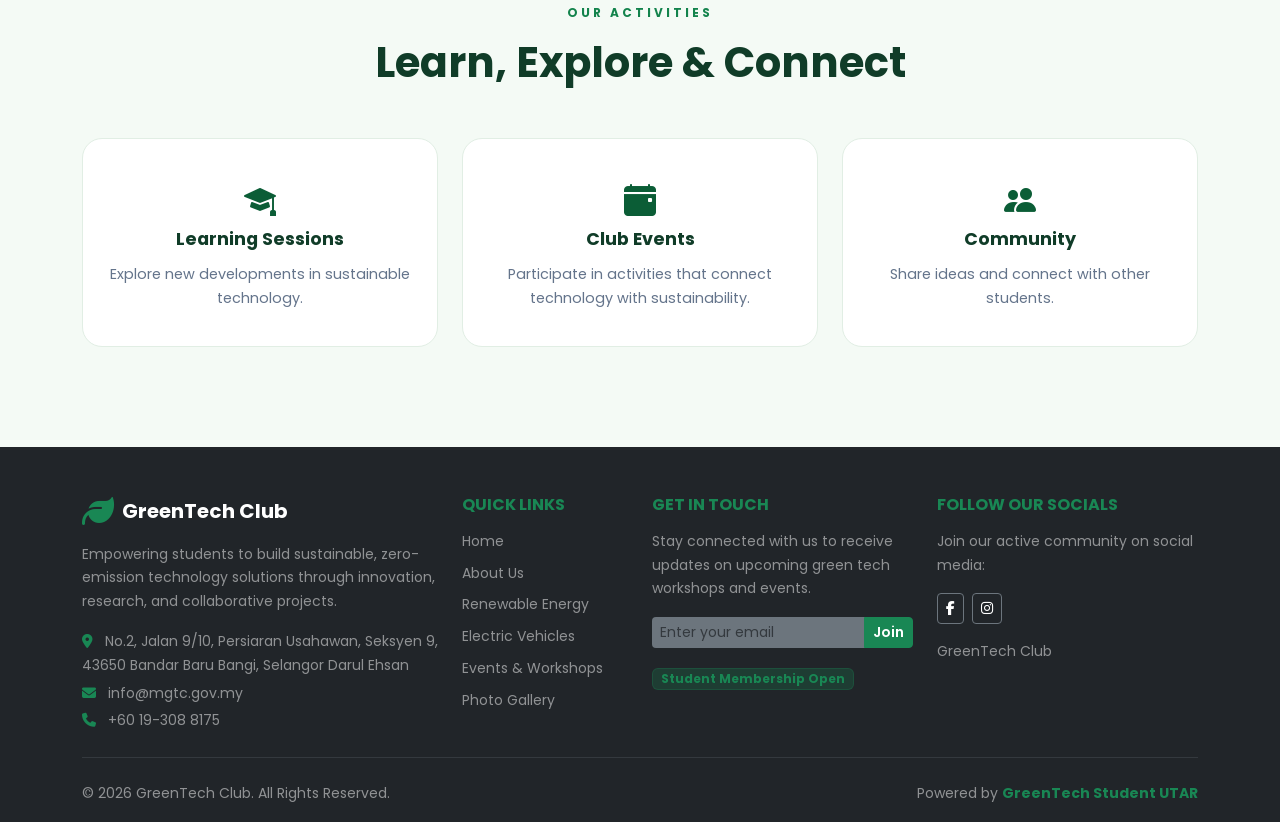
==== commit c9389938: "Merge branch 'main' of https://github.com/xian7634/Green_Technology_Clob" ====
--- a/about.html
+++ b/about.html
@@ -77,7 +77,7 @@
                 </li>
 
                 <li class="nav-item">
-                    <a class="nav-link active" href="about.html">
+                    <a class="nav-link" href="about.html">
                         About Us
                     </a>
                 </li>
@@ -544,7 +544,7 @@
 
 </main>
 
- <!-- Main Site Footer -->
+<!-- Main Site Footer -->
 <footer class="bg-dark text-white pt-5 pb-3">
   <div class="container">
     <div class="row g-4">
@@ -688,7 +688,7 @@
         </div>
 
         <small class="text-white-50 d-block">
-          Green Tech Club
+          GreenTech Club
         </small>
       </div>
 
@@ -700,13 +700,13 @@
     <div class="d-flex flex-column flex-md-row justify-content-between align-items-center text-white-50 small">
 
       <p class="mb-2 mb-md-0">
-        &copy; 2026 Green Tech Club. All Rights Reserved.
+        &copy; 2026 GreenTech Club. All Rights Reserved.
       </p>
 
       <p class="mb-0">
         Powered by
         <span class="text-success fw-bold">
-          Green Tech Student UTAR
+          GreenTech Student UTAR
         </span>
       </p>
 
--- a/css/style.css
+++ b/css/style.css
@@ -28,6 +28,34 @@
 
 
 /* =========================NAVBAR========================= */
+HEAD
+
+.navbar {
+    background: rgba(4, 38, 24, 0.94);
+    padding: 15px 0;
+    backdrop-filter: blur(10px);
+}
+
+.navbar-brand {
+    font-size: 1.25rem;
+}
+
+.navbar-brand i {
+    color: #8ce89a;
+}
+
+.nav-link {
+    color: white !important;
+    margin-left: 14px;
+    font-size: 0.9rem;
+    transition: 0.3s;
+}
+
+.nav-link:hover,
+.nav-link.active {
+    color: #8ce89a !important;
+}
+
 .navbar {
     background-color: #003b2b !important;
     width: 100%;
@@ -106,7 +134,7 @@
 
 /* Active */
 .navbar-nav .nav-link.active {
-    color: #8ce89a !important;
+    color: #ffffff !important;
 }
 
 
@@ -918,5 +946,4 @@
     .cookie-buttons .btn {
         flex: 1;
     }
-
-}
+}
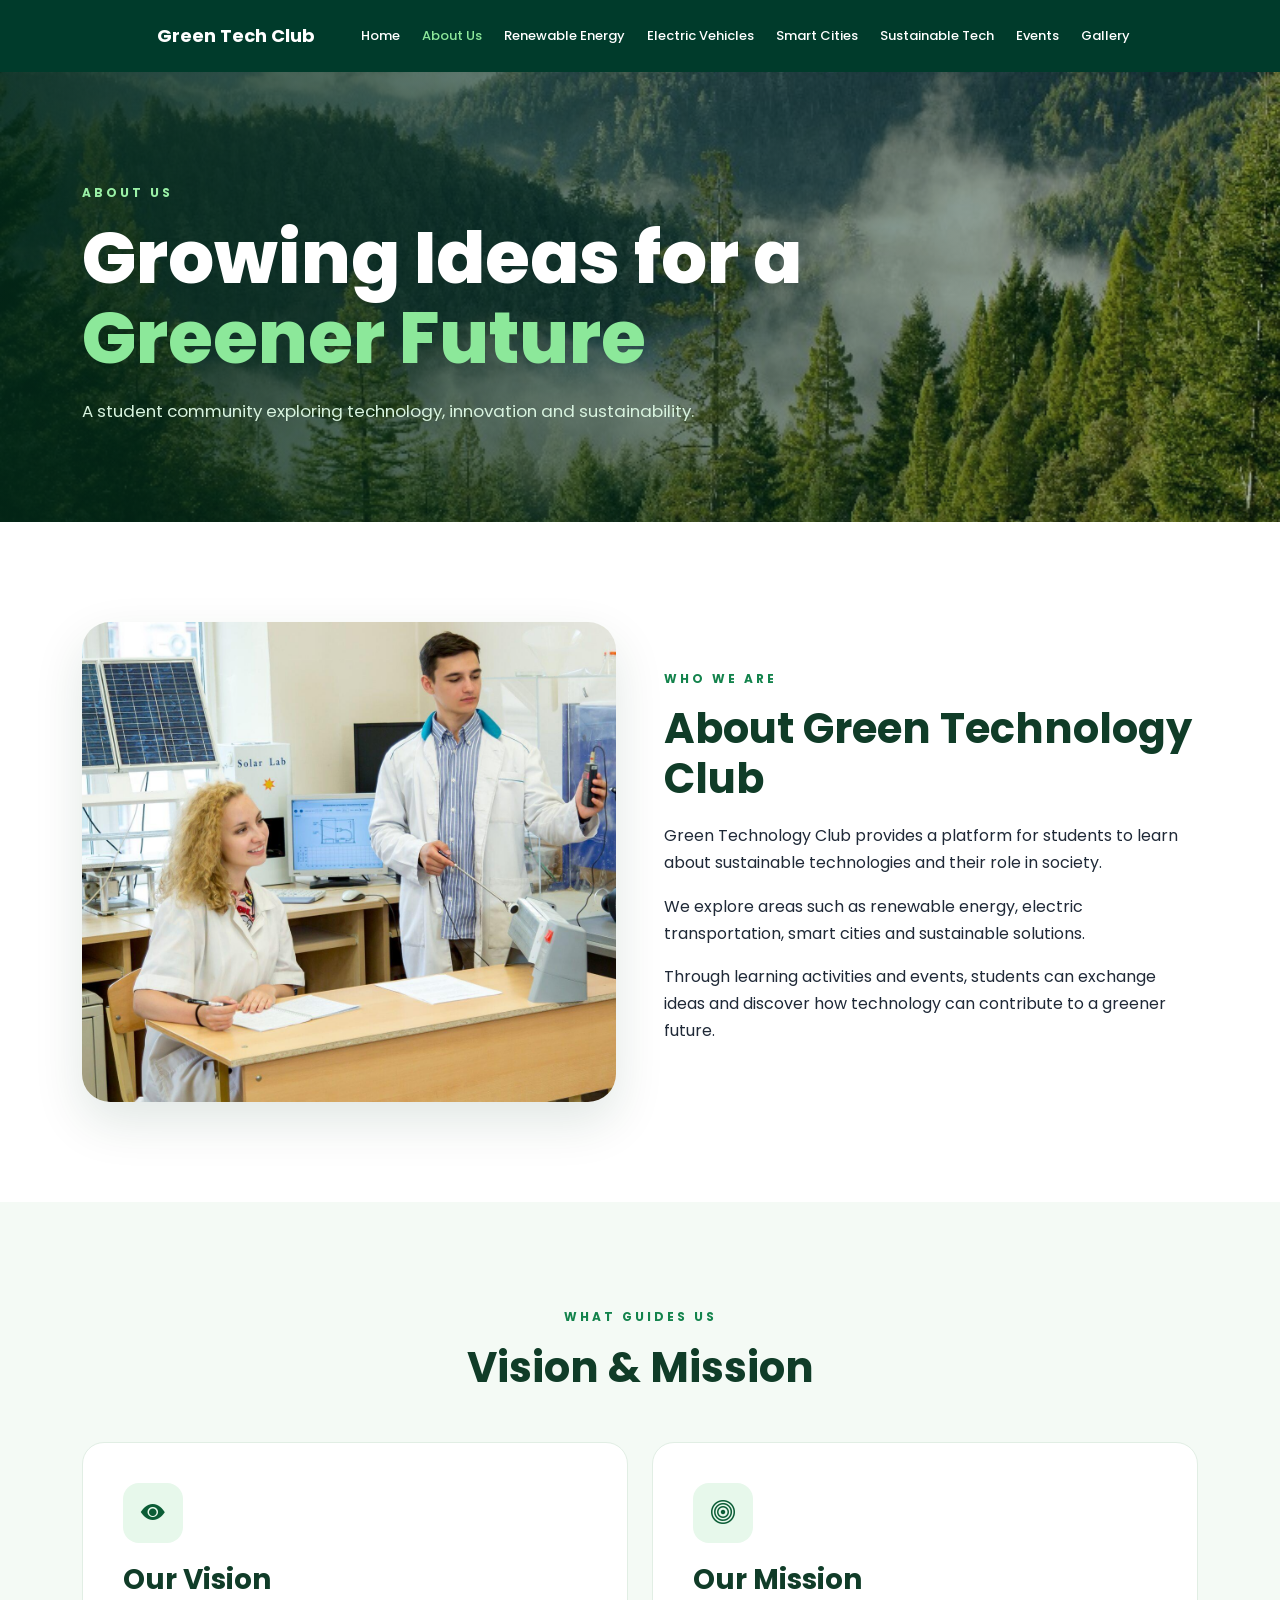
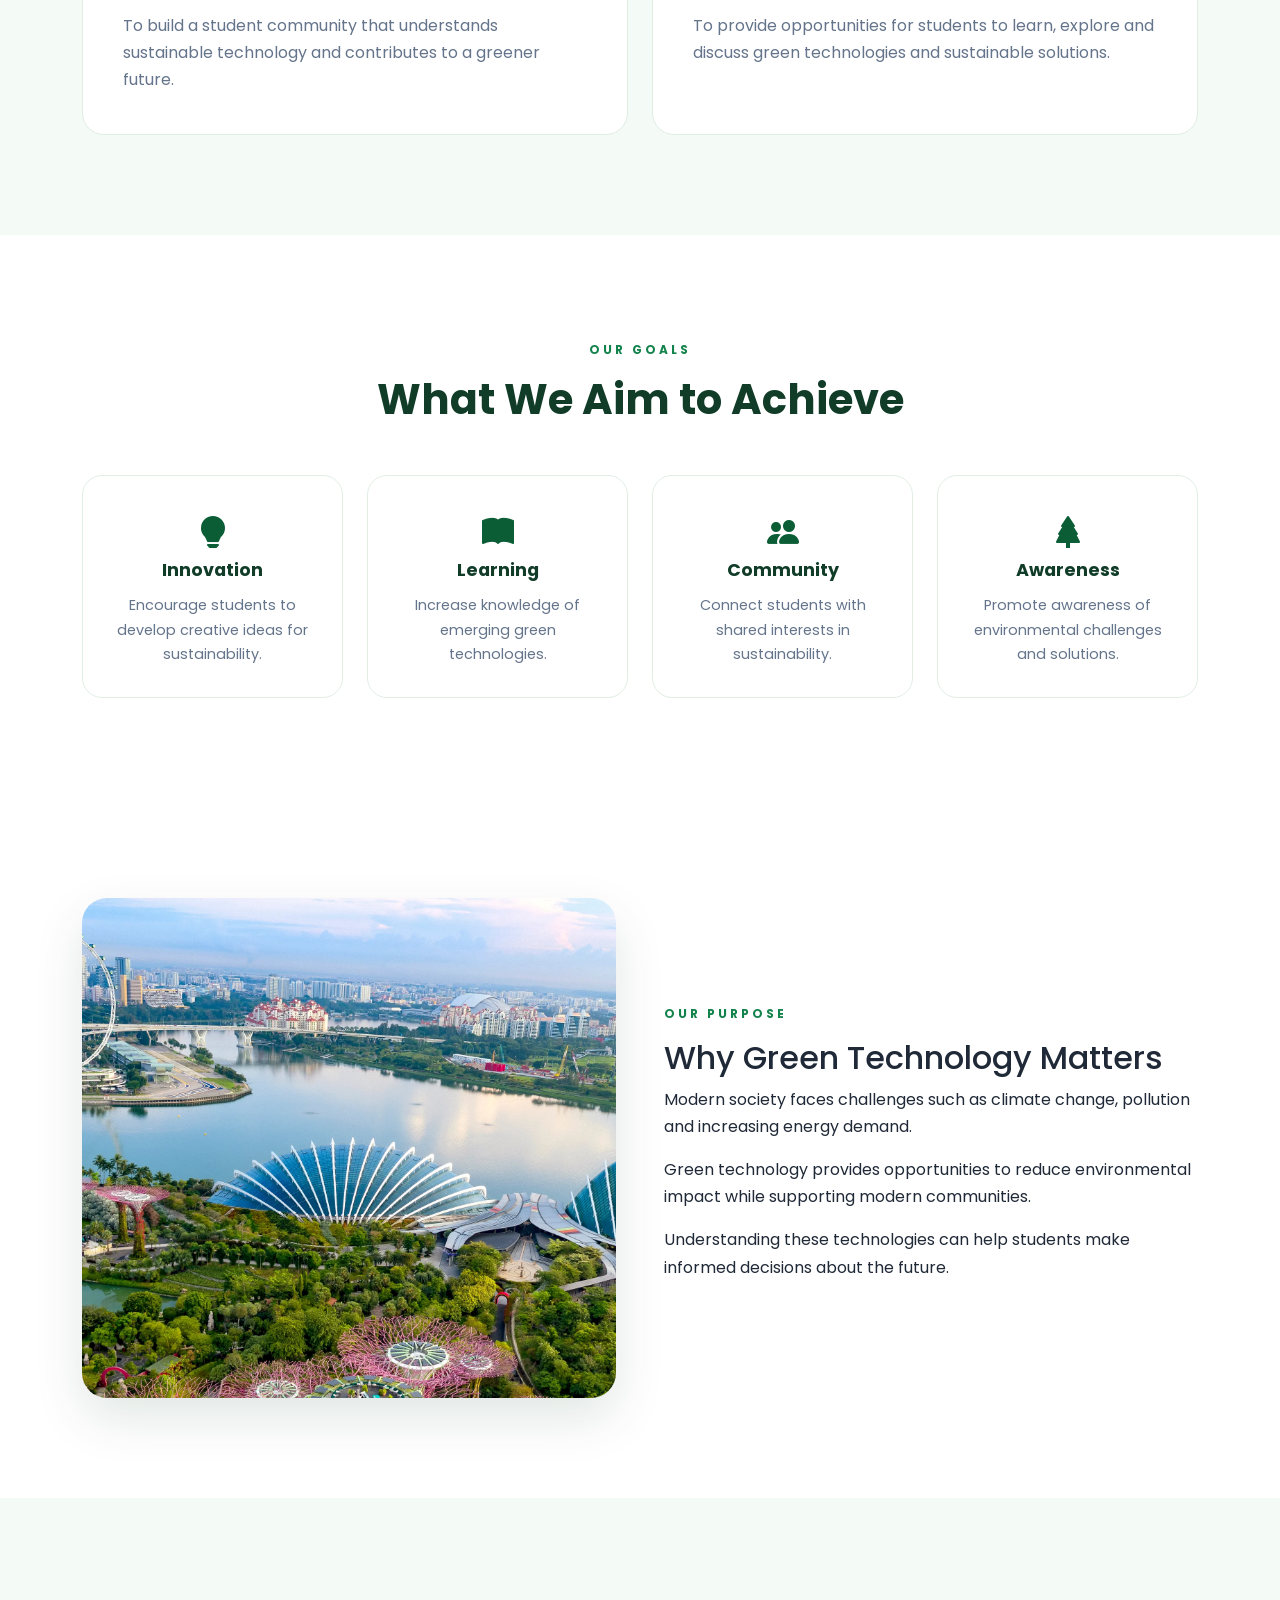
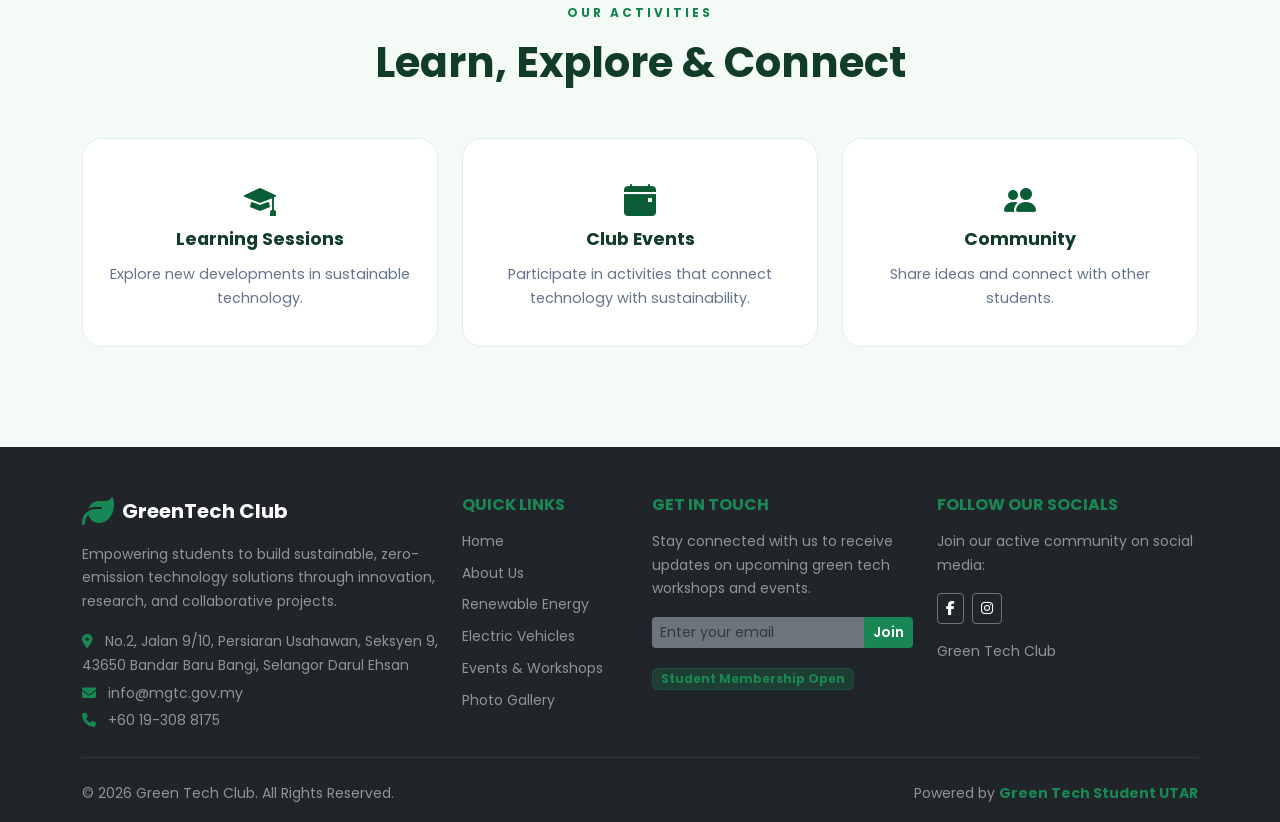
==== commit 2b330f06: "Merge branch 'main' of https://github.com/xian7634/Green_Technology_Clob" ====
--- a/about.html
+++ b/about.html
@@ -77,7 +77,7 @@
                 </li>
 
                 <li class="nav-item">
-                    <a class="nav-link" href="about.html">
+                    <a class="nav-link active" href="about.html">
                         About Us
                     </a>
                 </li>
@@ -544,7 +544,7 @@
 
 </main>
 
-<!-- Main Site Footer -->
+ <!-- Main Site Footer -->
 <footer class="bg-dark text-white pt-5 pb-3">
   <div class="container">
     <div class="row g-4">
@@ -639,20 +639,22 @@
           Stay connected with us to receive updates on upcoming green tech workshops and events.
         </p>
 
-        <!-- Mini Newsletter Input -->
-        <div class="input-group input-group-sm mb-3">
-          <input
-            type="email"
-            class="form-control bg-secondary text-white border-0"
-            placeholder="Enter your email"
-            aria-label="Subscriber email">
-
-          <button
-            class="btn btn-success fw-semibold"
-            type="button">
-            Join
-          </button>
-        </div>
+        <!-- Mini Newsletter Form -->
+        <form onsubmit="handleJoin(event)">
+          <div class="input-group input-group-sm mb-3">
+            <input
+              type="email"
+              id="newsletterEmail"
+              class="form-control bg-secondary text-white border-0"
+              placeholder="Enter your email"
+              aria-label="Subscriber email"
+              required>
+
+            <button class="btn btn-success fw-semibold" type="submit">
+              Join
+            </button>
+          </div>
+        </form>
 
         <span class="badge bg-success bg-opacity-25 text-success border border-success border-opacity-25">
           Student Membership Open
@@ -688,7 +690,7 @@
         </div>
 
         <small class="text-white-50 d-block">
-          GreenTech Club
+          Green Tech Club
         </small>
       </div>
 
@@ -700,13 +702,13 @@
     <div class="d-flex flex-column flex-md-row justify-content-between align-items-center text-white-50 small">
 
       <p class="mb-2 mb-md-0">
-        &copy; 2026 GreenTech Club. All Rights Reserved.
+        &copy; 2026 Green Tech Club. All Rights Reserved.
       </p>
 
       <p class="mb-0">
         Powered by
         <span class="text-success fw-bold">
-          GreenTech Student UTAR
+          Green Tech Student UTAR
         </span>
       </p>
 
@@ -715,5 +717,43 @@
   </div>
 </footer>
 
+    </script>
+
+<!-- Success Popup Modal -->
+  <div class="modal fade" id="joinSuccessModal" tabindex="-1" aria-hidden="true">
+    <div class="modal-dialog modal-dialog-centered">
+      <div class="modal-content bg-dark text-white border-success">
+        <div class="modal-header border-0 pb-0">
+          <button type="button" class="btn-close btn-close-white" data-bs-dismiss="modal" aria-label="Close"></button>
+        </div>
+        <div class="modal-body text-center py-4">
+          <i class="bi bi-check-circle-fill text-success fs-1 mb-3 d-block"></i>
+          <h5 class="fw-bold mb-2">Welcome!</h5>
+          <p class="mb-0 text-white-50">You have successfully joined the Green Tech Club!</p>
+        </div>
+        <div class="modal-footer border-0 pt-0 justify-content-center">
+          <button type="button" class="btn btn-success px-4" data-bs-dismiss="modal">Great!</button>
+        </div>
+      </div>
+    </div>
+  </div>
+
+  <!-- Bootstrap JS (Ensure Bootstrap JS is loaded for modal functionality) -->
+  <script src="https://cdn.jsdelivr.net/npm/bootstrap@5.3.3/dist/js/bootstrap.bundle.min.js"></script>
+
+  <!-- Newsletter Handler Script -->
+  <script>
+    function handleJoin(event) {
+      event.preventDefault();
+      
+      // Trigger Bootstrap modal
+      const modal = new bootstrap.Modal(document.getElementById('joinSuccessModal'));
+      modal.show();
+      
+      // Reset input field
+      document.getElementById('newsletterEmail').value = '';
+    }
+  </script>
+    
 </body>
 </html>
--- a/css/style.css
+++ b/css/style.css
@@ -134,7 +134,7 @@
 
 /* Active */
 .navbar-nav .nav-link.active {
-    color: #ffffff !important;
+    color: #8ce89a !important;
 }
 
 
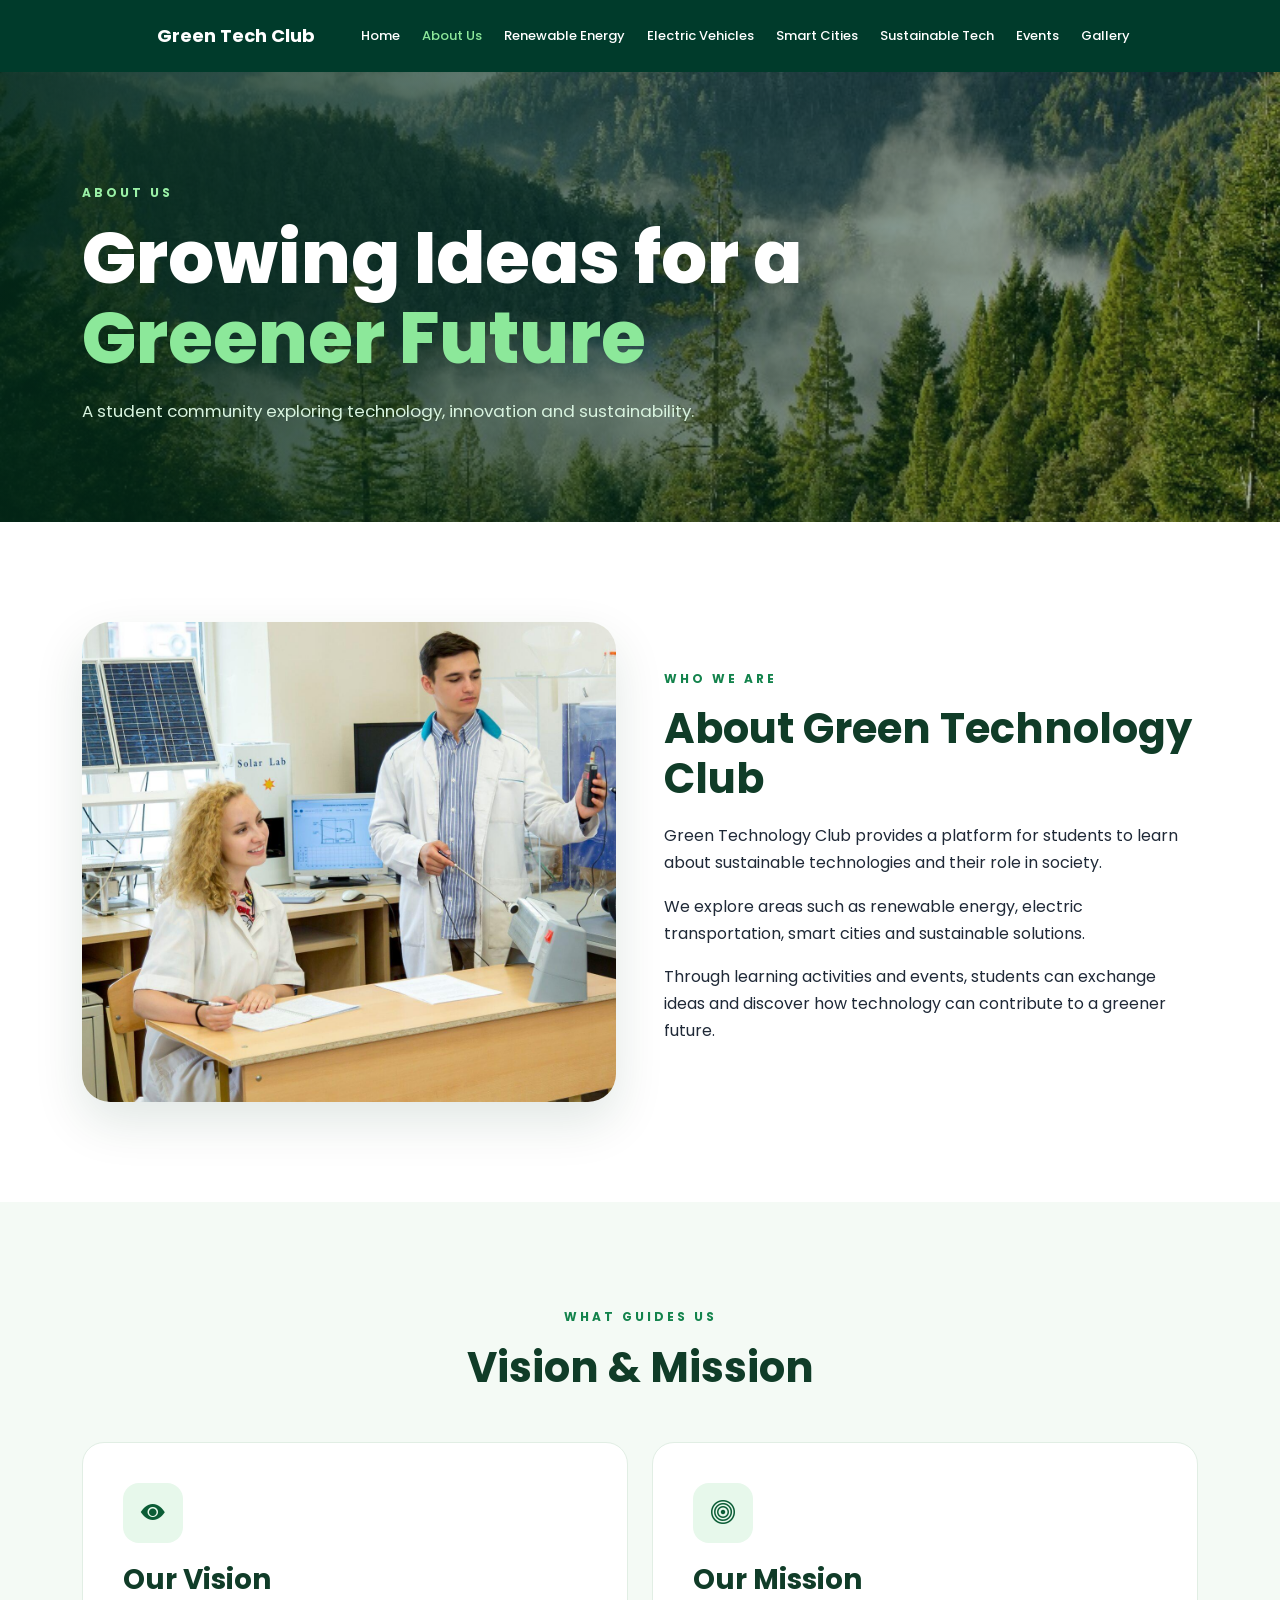
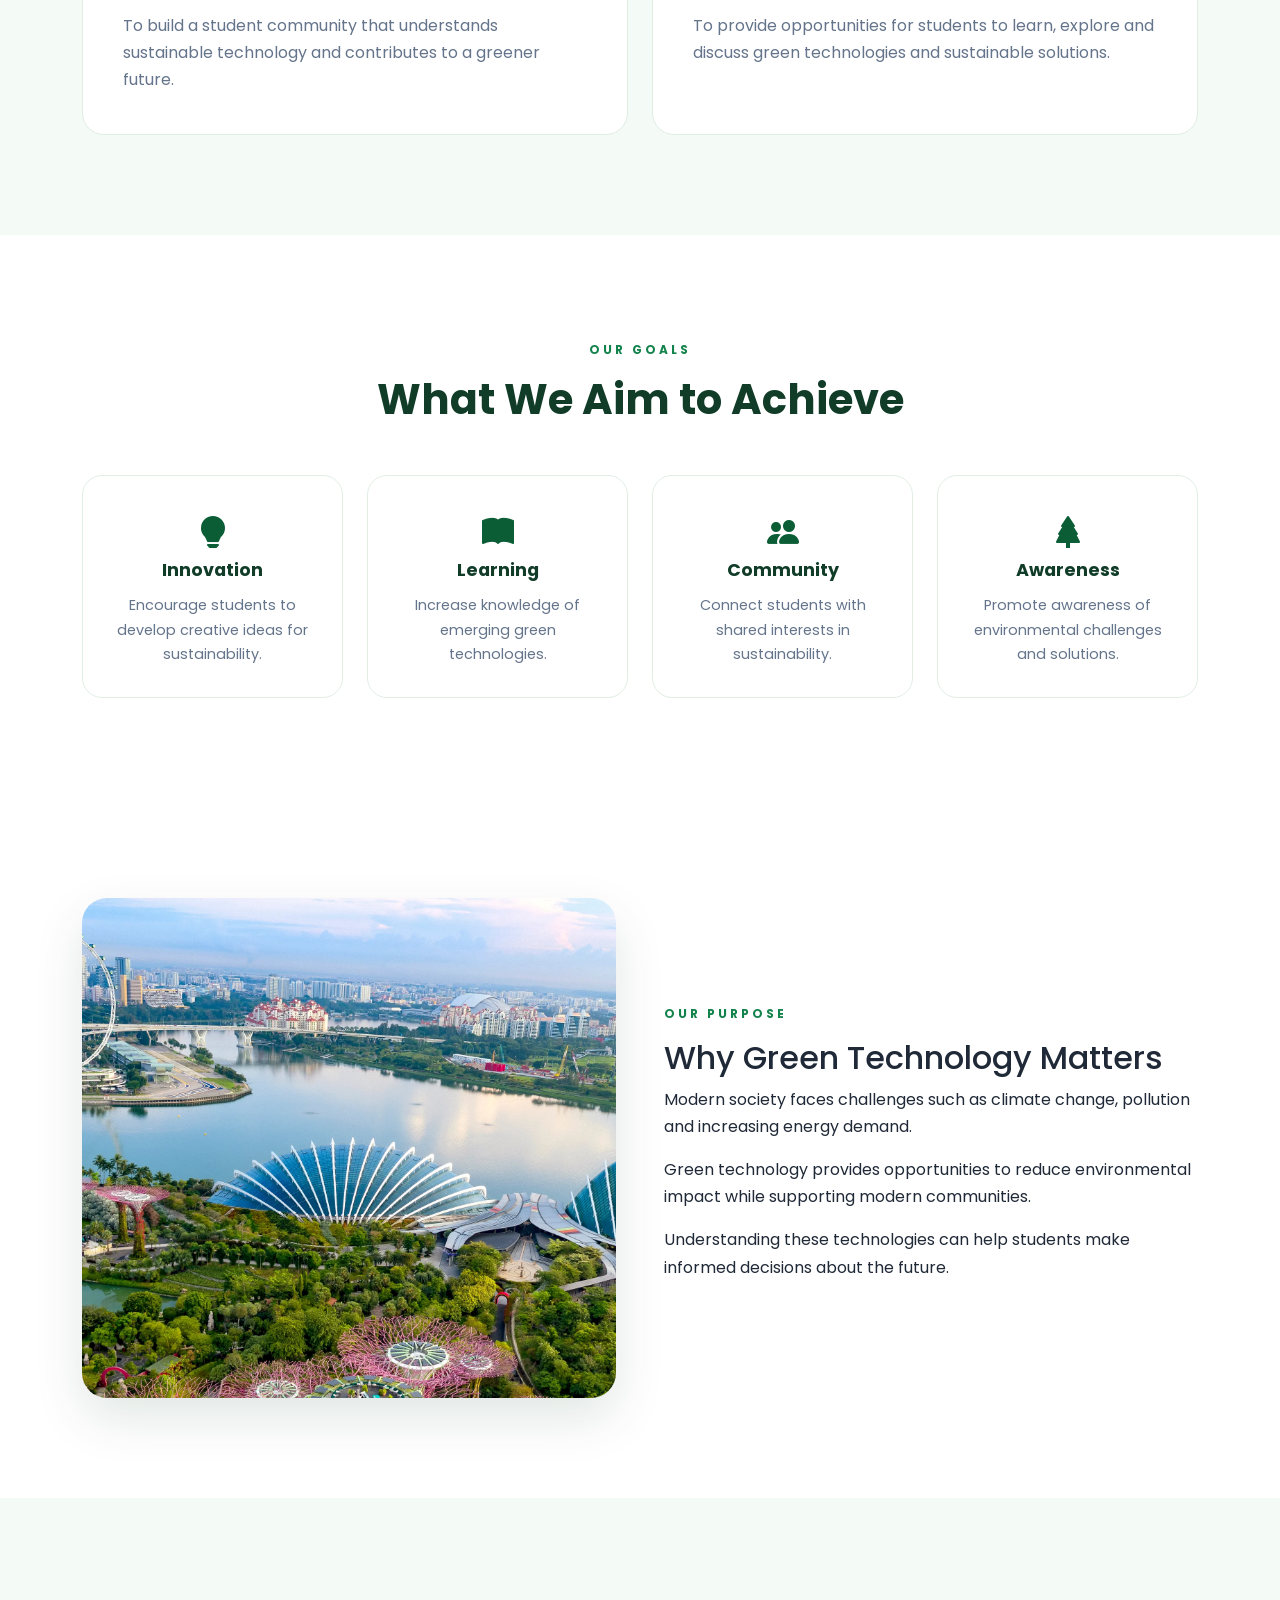
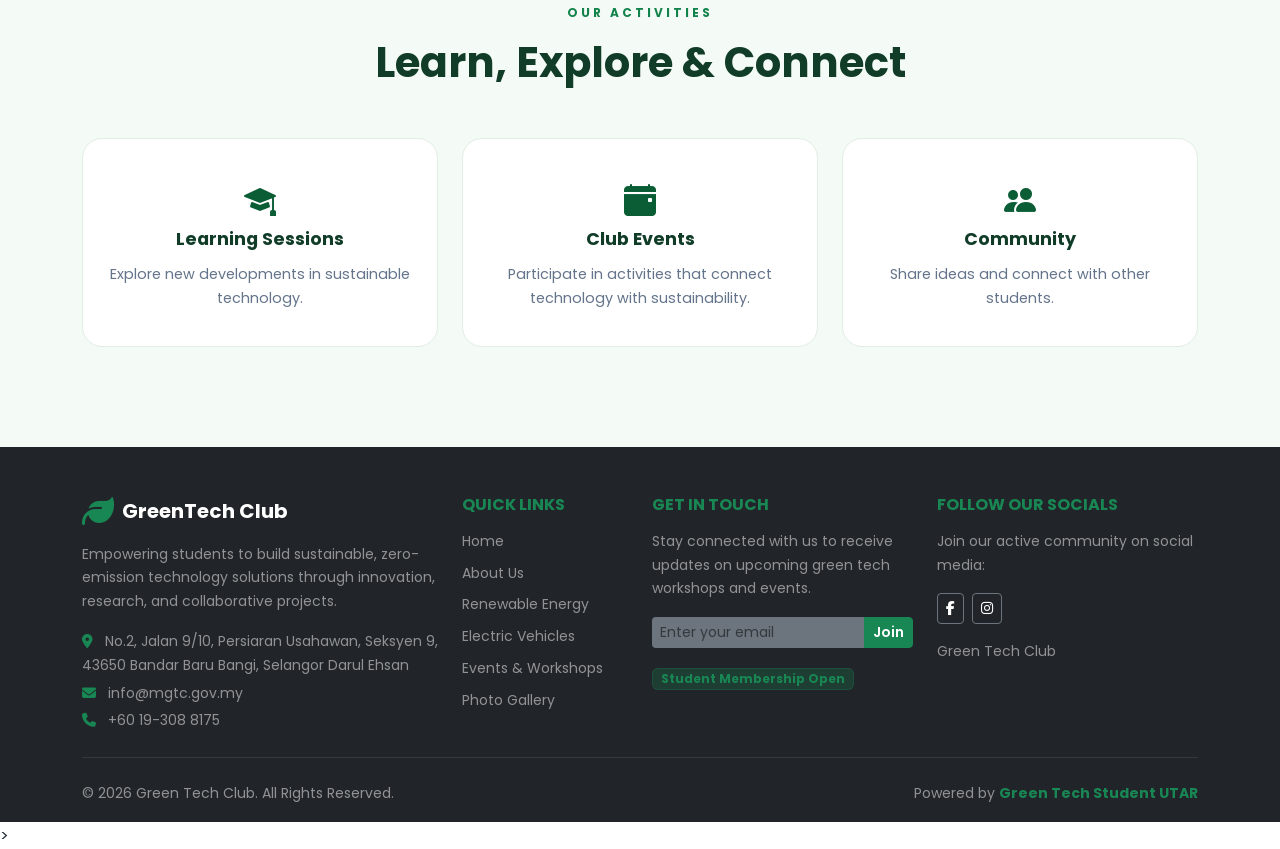
==== commit 840cf399: "add jQuery use" ====
--- a/about.html
+++ b/about.html
@@ -36,7 +36,9 @@
     <!-- CSS -->
    <link rel="stylesheet" href="css/style.css">
     
-    
+        <!-- for footer-->> 
+    <script src="https://code.jquery.com/jquery-3.6.0.min.js"></script>
+
 
 </head>
 
@@ -544,180 +546,9 @@
 
 </main>
 
- <!-- Main Site Footer -->
-<footer class="bg-dark text-white pt-5 pb-3">
-  <div class="container">
-    <div class="row g-4">
-      
-      <!-- Column 1: Club Info & Logo -->
-      <div class="col-lg-4 col-md-6">
-        <div class="d-flex align-items-center mb-3">
-          <i class="fa-solid fa-leaf text-success fa-2x me-2"></i>
-          <h5 class="fw-bold m-0 text-white">GreenTech Club</h5>
-        </div>
-
-        <p class="text-white-50 small mb-3">
-          Empowering students to build sustainable, zero-emission technology solutions through innovation, research, and collaborative projects.
-        </p>
-
-        <ul class="list-unstyled text-white-50 small mb-0">
-          <li class="mb-1">
-            <i class="fa-solid fa-location-dot me-2 text-success"></i>
-            No.2, Jalan 9/10, Persiaran Usahawan, Seksyen 9, 43650 Bandar Baru Bangi, Selangor Darul Ehsan
-          </li>
-
-          <li class="mb-1">
-            <i class="fa-solid fa-envelope me-2 text-success"></i>
-            info@mgtc.gov.my
-          </li>
-
-          <li>
-            <i class="fa-solid fa-phone me-2 text-success"></i>
-            +60 19-308 8175
-          </li>
-        </ul>
-      </div>
-
-      <!-- Column 2: Quick Links -->
-      <div class="col-lg-2 col-md-6">
-        <h6 class="fw-bold text-success text-uppercase mb-3">
-          Quick Links
-        </h6>
-
-        <ul class="list-unstyled small">
-          <li class="mb-2">
-            <a href="index.html"
-               class="text-white-50 text-decoration-none footer-link">
-              Home
-            </a>
-          </li>
-
-          <li class="mb-2">
-            <a href="about.html"
-               class="text-white-50 text-decoration-none footer-link">
-              About Us
-            </a>
-          </li>
-
-          <li class="mb-2">
-            <a href="renewable_energy.html"
-               class="text-white-50 text-decoration-none footer-link">
-              Renewable Energy
-            </a>
-          </li>
-
-          <li class="mb-2">
-            <a href="electric_vehicle.html"
-               class="text-white-50 text-decoration-none footer-link">
-              Electric Vehicles
-            </a>
-          </li>
-
-          <li class="mb-2">
-            <a href="events.html"
-               class="text-white-50 text-decoration-none footer-link">
-              Events & Workshops
-            </a>
-          </li>
-
-          <li>
-            <a href="gallery.html"
-               class="text-white-50 text-decoration-none footer-link">
-              Photo Gallery
-            </a>
-          </li>
-        </ul>
-      </div>
-
-      <!-- Column 3: Get In Touch & Newsletter Twist -->
-      <div class="col-lg-3 col-md-6">
-        <h6 class="fw-bold text-success text-uppercase mb-3">
-          Get In Touch
-        </h6>
-
-        <p class="text-white-50 small mb-3">
-          Stay connected with us to receive updates on upcoming green tech workshops and events.
-        </p>
-
-        <!-- Mini Newsletter Form -->
-        <form onsubmit="handleJoin(event)">
-          <div class="input-group input-group-sm mb-3">
-            <input
-              type="email"
-              id="newsletterEmail"
-              class="form-control bg-secondary text-white border-0"
-              placeholder="Enter your email"
-              aria-label="Subscriber email"
-              required>
-
-            <button class="btn btn-success fw-semibold" type="submit">
-              Join
-            </button>
-          </div>
-        </form>
-
-        <span class="badge bg-success bg-opacity-25 text-success border border-success border-opacity-25">
-          Student Membership Open
-        </span>
-      </div>
-
-       <!-- Column 4: Social & Community -->
-      <div class="col-lg-3 col-md-6">
-        <h6 class="fw-bold text-success text-uppercase mb-3">
-          Follow Our Socials
-        </h6>
-
-        <p class="text-white-50 small mb-3">
-          Join our active community on social media:
-        </p>
-
-        <div class="d-flex gap-2 mb-3">
-
-          <a
-            href="https://www.facebook.com/mgtc.my"
-            target="_blank"
-            class="btn btn-outline-secondary btn-sm text-white border-secondary">
-            <i class="fa-brands fa-facebook-f"></i>
-          </a>
-
-          <a
-            href="https://www.instagram.com/mgtc.my/"
-            target="_blank"
-            class="btn btn-outline-secondary btn-sm text-white border-secondary">
-            <i class="fa-brands fa-instagram"></i>
-          </a>
-
-        </div>
-
-        <small class="text-white-50 d-block">
-          Green Tech Club
-        </small>
-      </div>
-
-    </div>
-
-      <!-- Bottom Bar -->
-    <hr class="my-4 text-secondary opacity-25">
-
-    <div class="d-flex flex-column flex-md-row justify-content-between align-items-center text-white-50 small">
-
-      <p class="mb-2 mb-md-0">
-        &copy; 2026 Green Tech Club. All Rights Reserved.
-      </p>
-
-      <p class="mb-0">
-        Powered by
-        <span class="text-success fw-bold">
-          Green Tech Student UTAR
-        </span>
-      </p>
-
-    </div>
-
-  </div>
-</footer>
-
-    </script>
+<!-- Footer will be loaded here -->
+<div id="site-footer"></div>
+
 
 <!-- Success Popup Modal -->
   <div class="modal fade" id="joinSuccessModal" tabindex="-1" aria-hidden="true">
@@ -741,6 +572,14 @@
   <!-- Bootstrap JS (Ensure Bootstrap JS is loaded for modal functionality) -->
   <script src="https://cdn.jsdelivr.net/npm/bootstrap@5.3.3/dist/js/bootstrap.bundle.min.js"></script>
 
+ <!--loding footer-->> 
+<script>
+    $(document).ready(function() {
+        // loading footer.html into #site-footer 
+        $("#site-footer").load("footer.html");
+    });
+
+</script>
   <!-- Newsletter Handler Script -->
   <script>
     function handleJoin(event) {
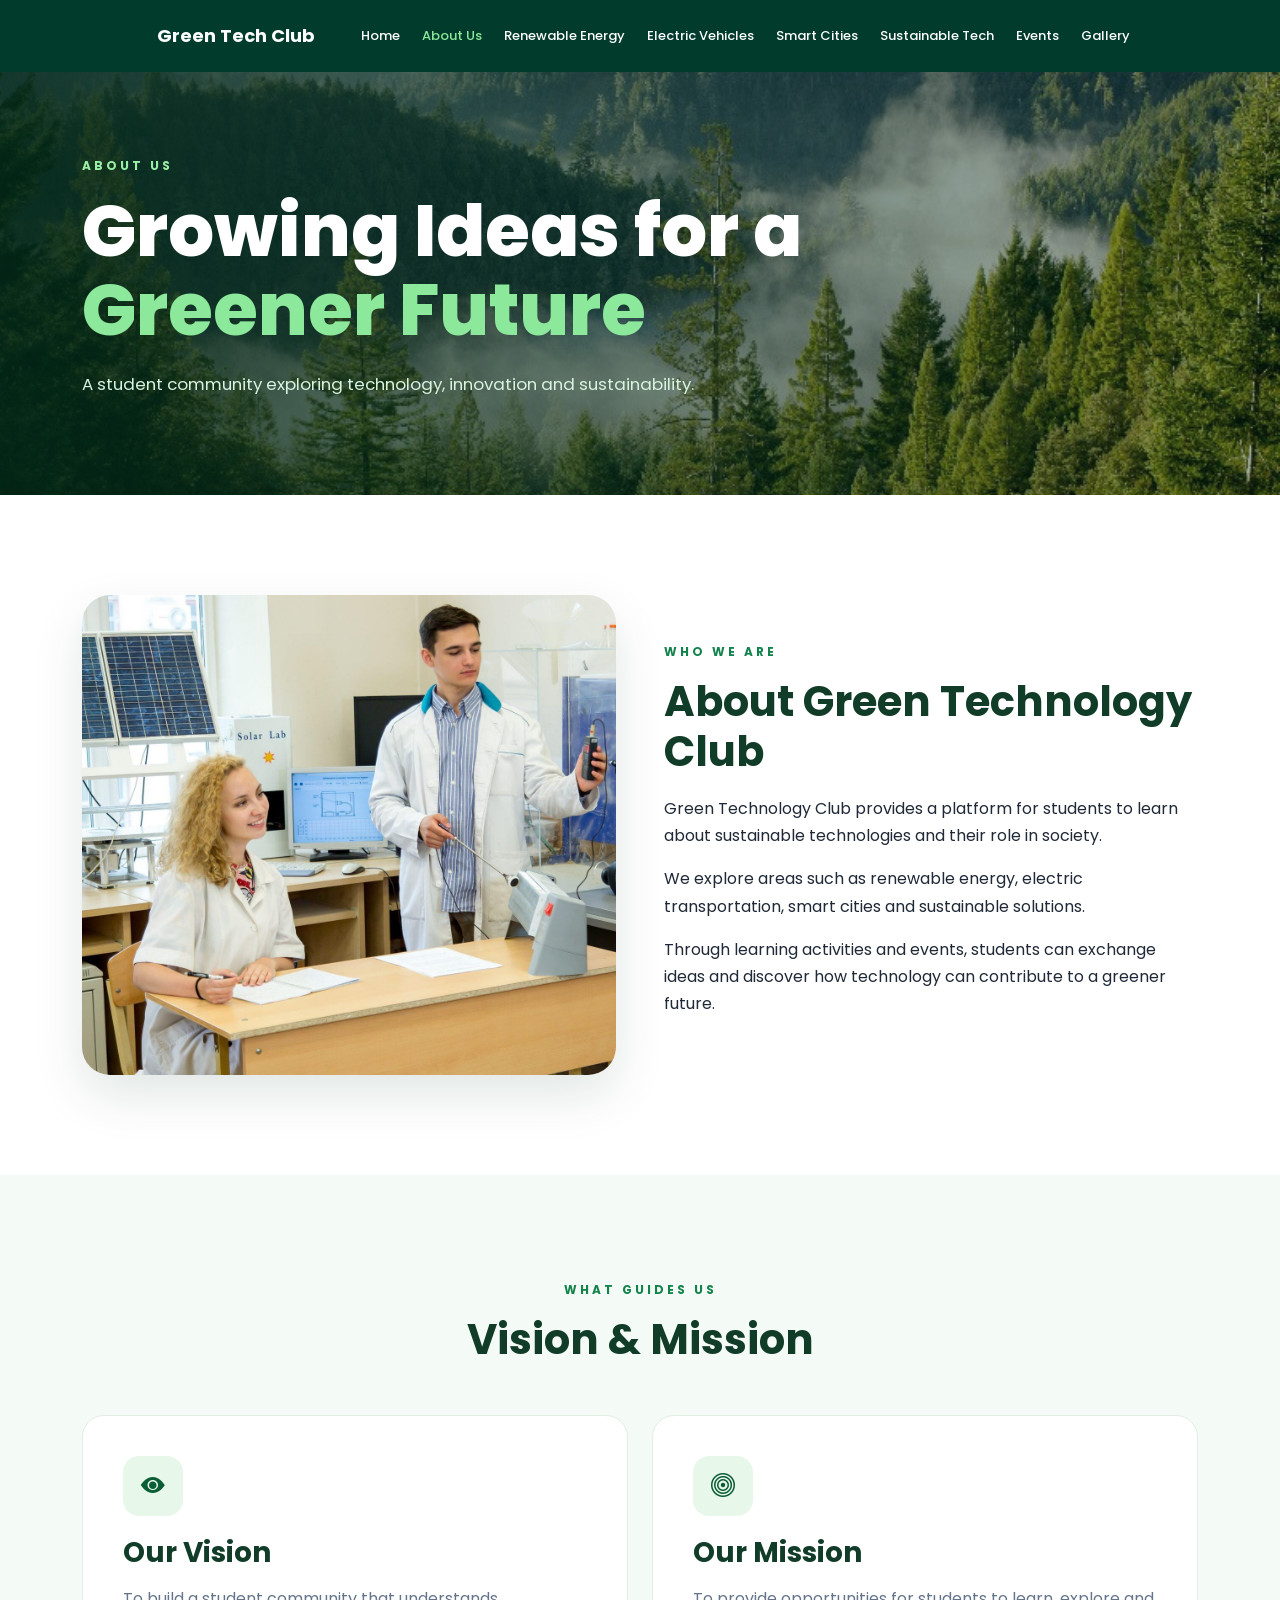
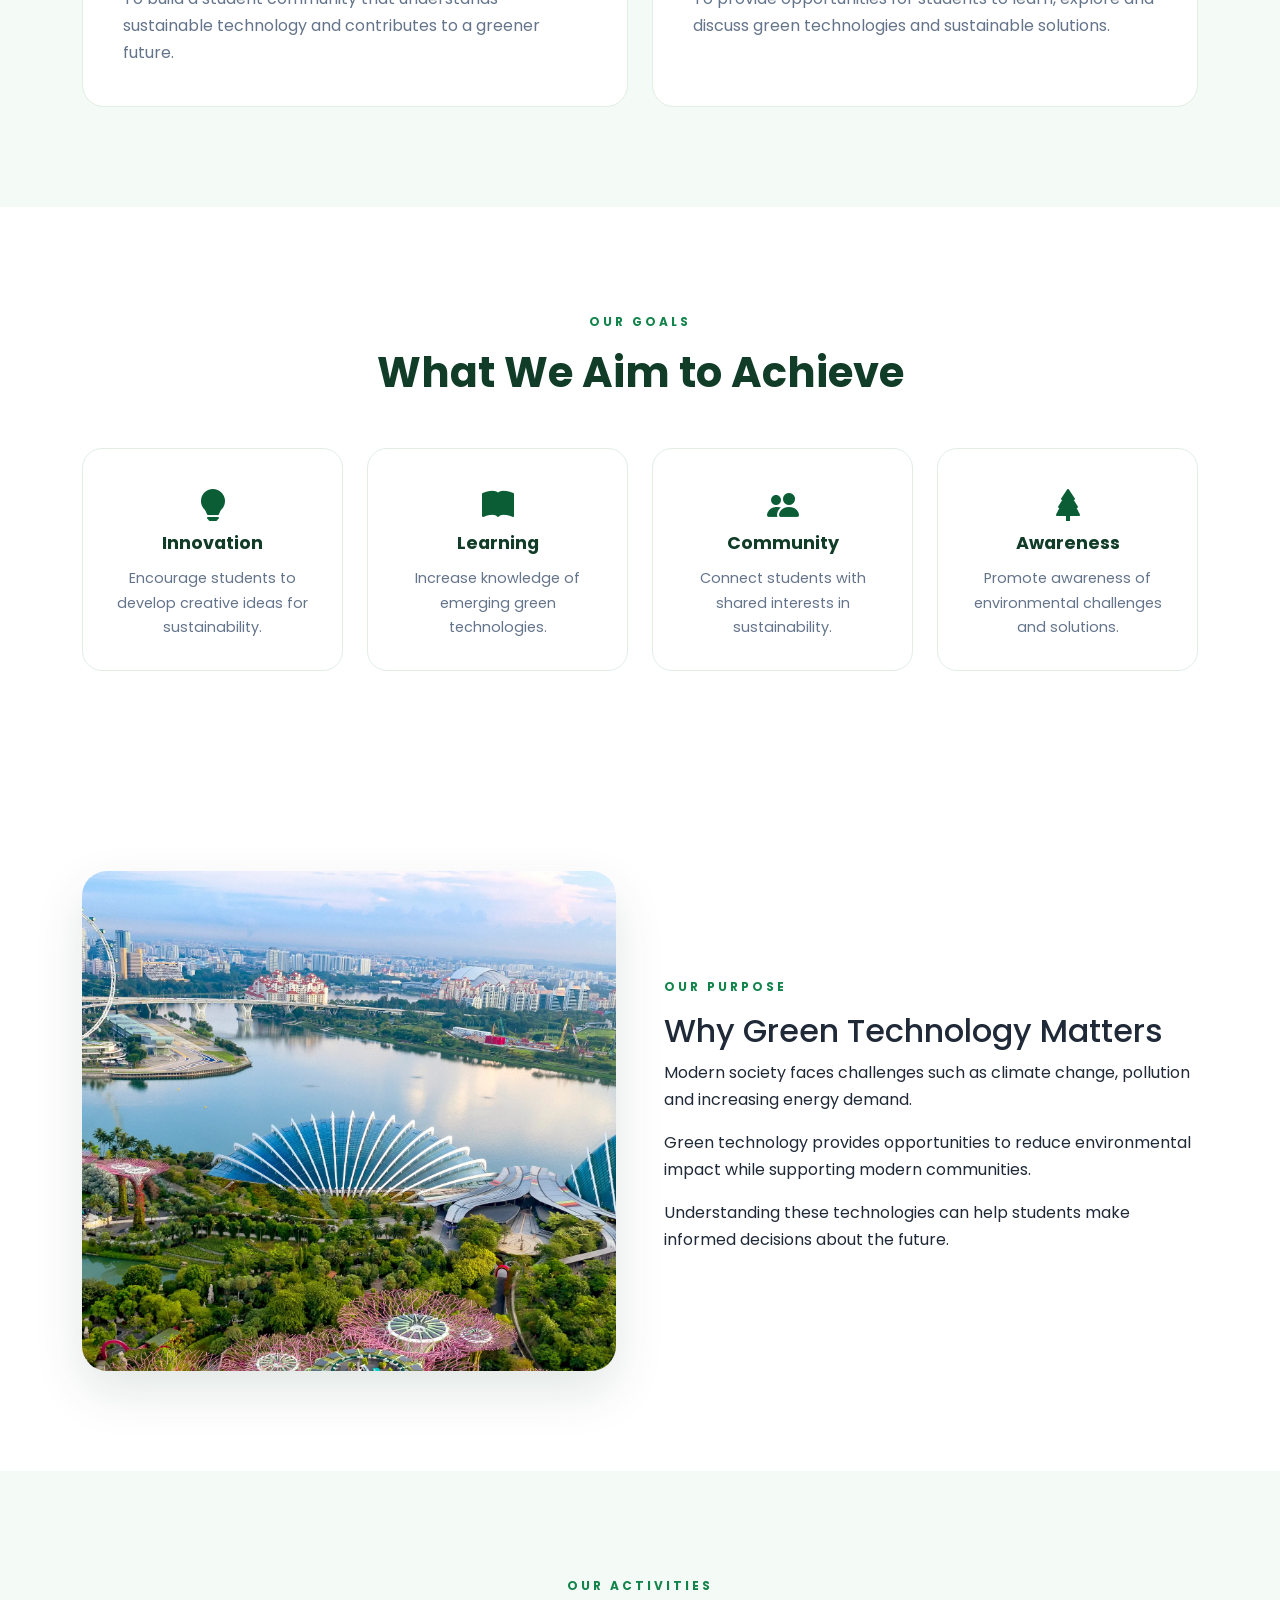
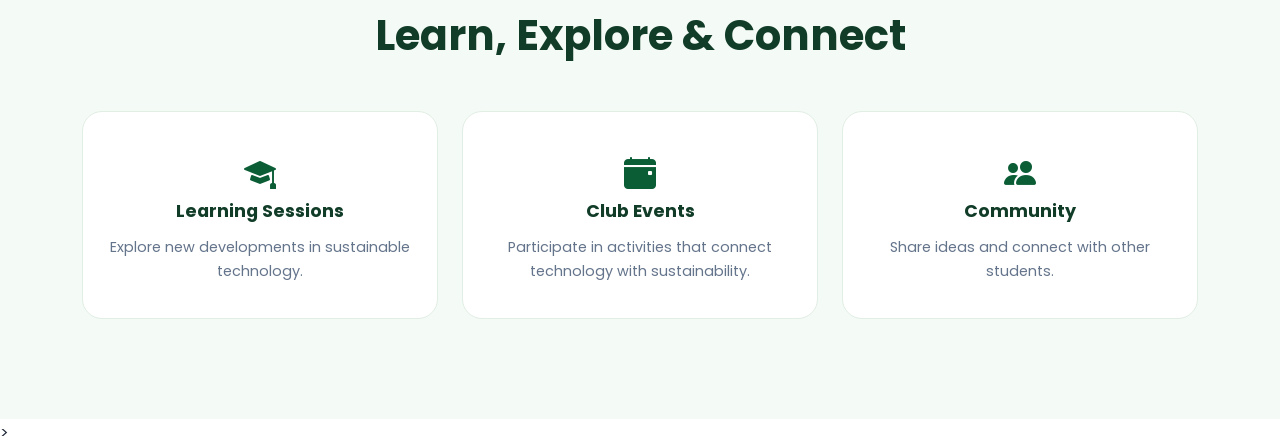
==== commit 0284caed: "done*2" ====
--- a/about.html
+++ b/about.html
@@ -23,7 +23,7 @@
         rel="stylesheet"
         href="https://cdn.jsdelivr.net/npm/bootstrap-icons@1.11.3/font/bootstrap-icons.min.css">
 
-    <!-- Font Awesome-->>
+    <!-- Font Awesome-->
     <link
     rel="stylesheet"
     href="https://cdnjs.cloudflare.com/ajax/libs/font-awesome/6.4.0/css/all.min.css">
@@ -36,8 +36,7 @@
     <!-- CSS -->
    <link rel="stylesheet" href="css/style.css">
     
-        <!-- for footer-->> 
-    <script src="https://code.jquery.com/jquery-3.6.0.min.js"></script>
+
 
 
 </head>
@@ -412,7 +411,7 @@
             <div class="col-lg-6">
 
                 <img
-                    src="image/smart city2.webp"
+                    src="image/smart_city2.webp"
                     class="feature-image"
                     alt="Smart city technology">
 
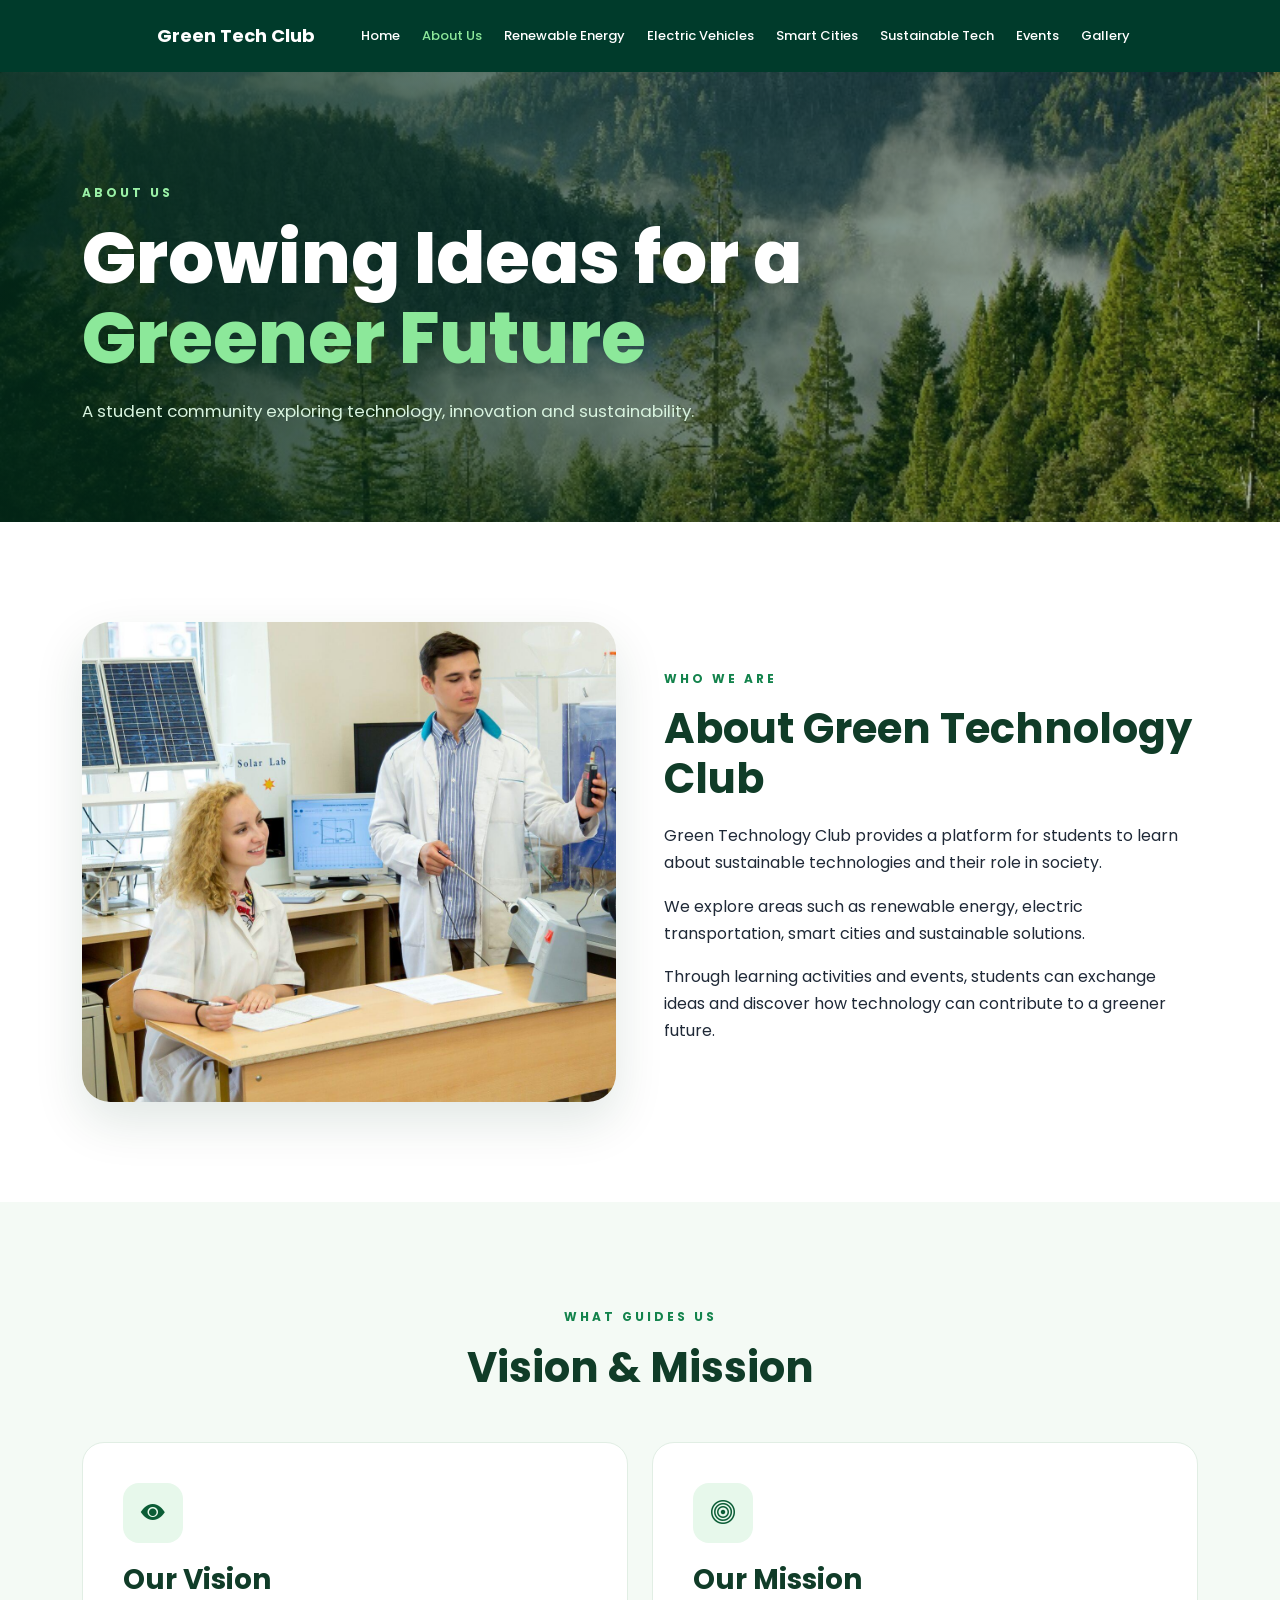
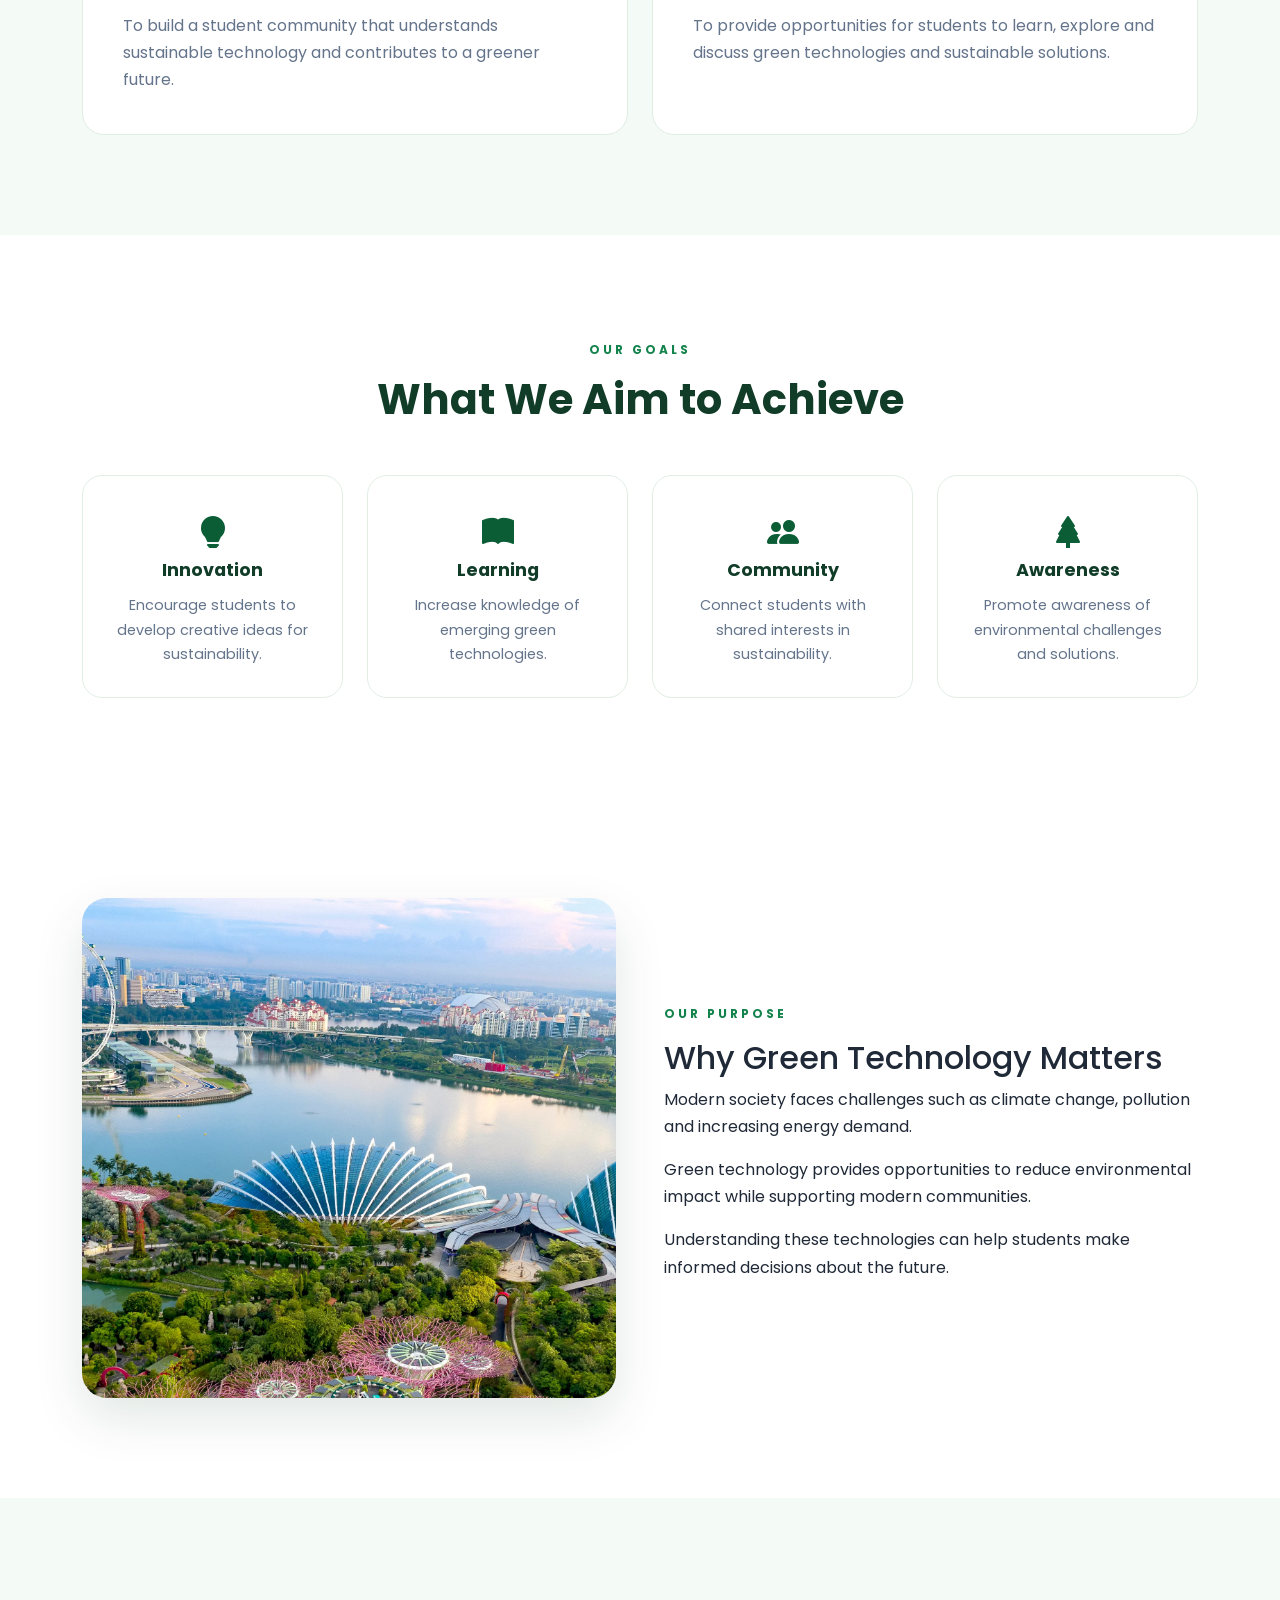
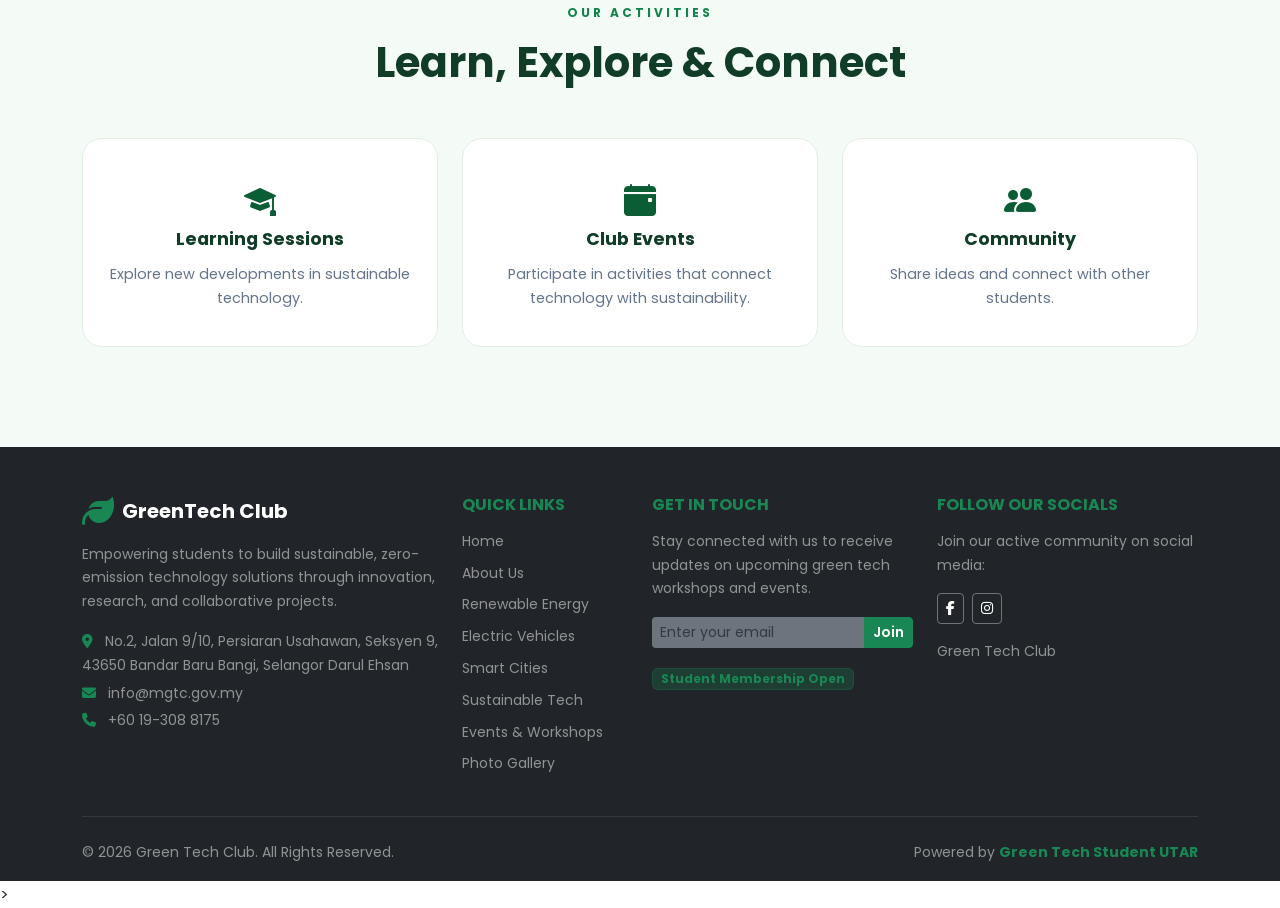
==== commit eefcdcca: "done*3" ====
--- a/about.html
+++ b/about.html
@@ -23,7 +23,7 @@
         rel="stylesheet"
         href="https://cdn.jsdelivr.net/npm/bootstrap-icons@1.11.3/font/bootstrap-icons.min.css">
 
-    <!-- Font Awesome-->
+    <!-- Font Awesome-->>
     <link
     rel="stylesheet"
     href="https://cdnjs.cloudflare.com/ajax/libs/font-awesome/6.4.0/css/all.min.css">
@@ -36,7 +36,8 @@
     <!-- CSS -->
    <link rel="stylesheet" href="css/style.css">
     
-
+        <!-- for footer-->> 
+    <script src="https://code.jquery.com/jquery-3.6.0.min.js"></script>
 
 
 </head>
